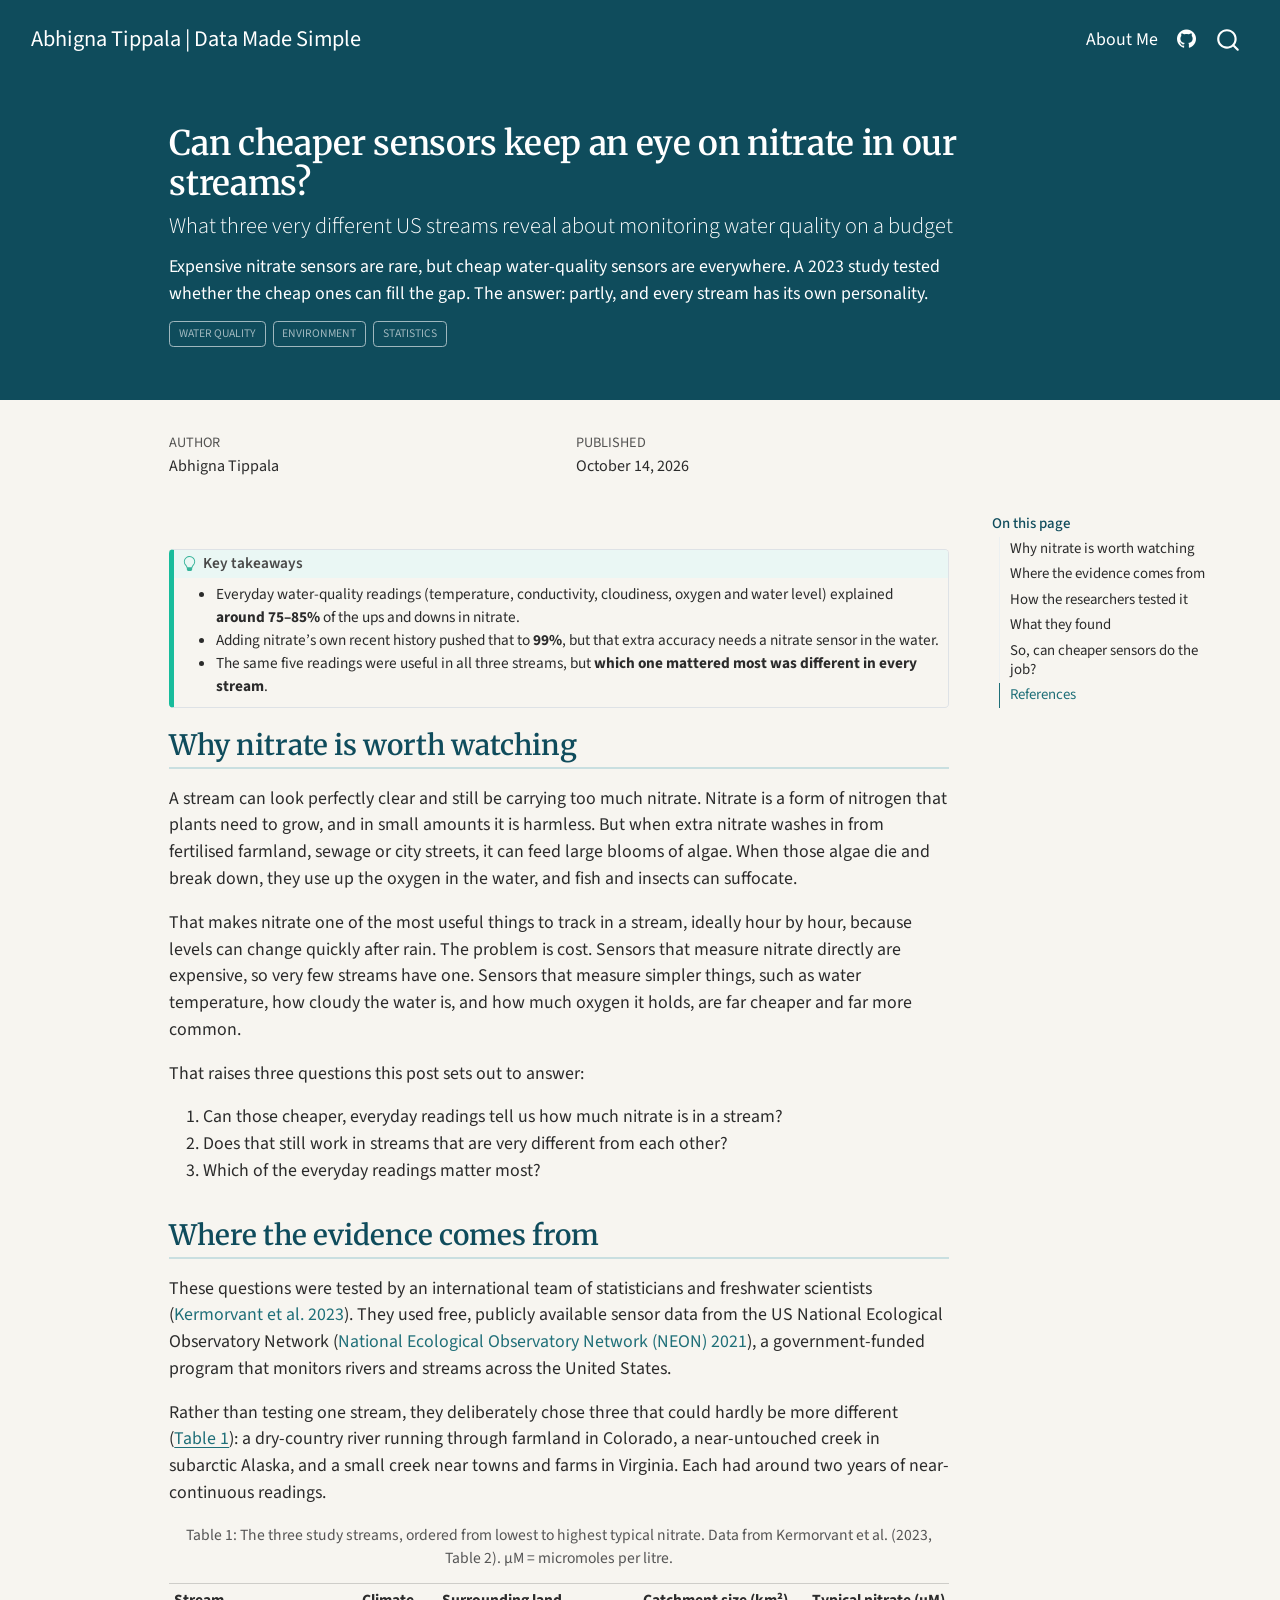
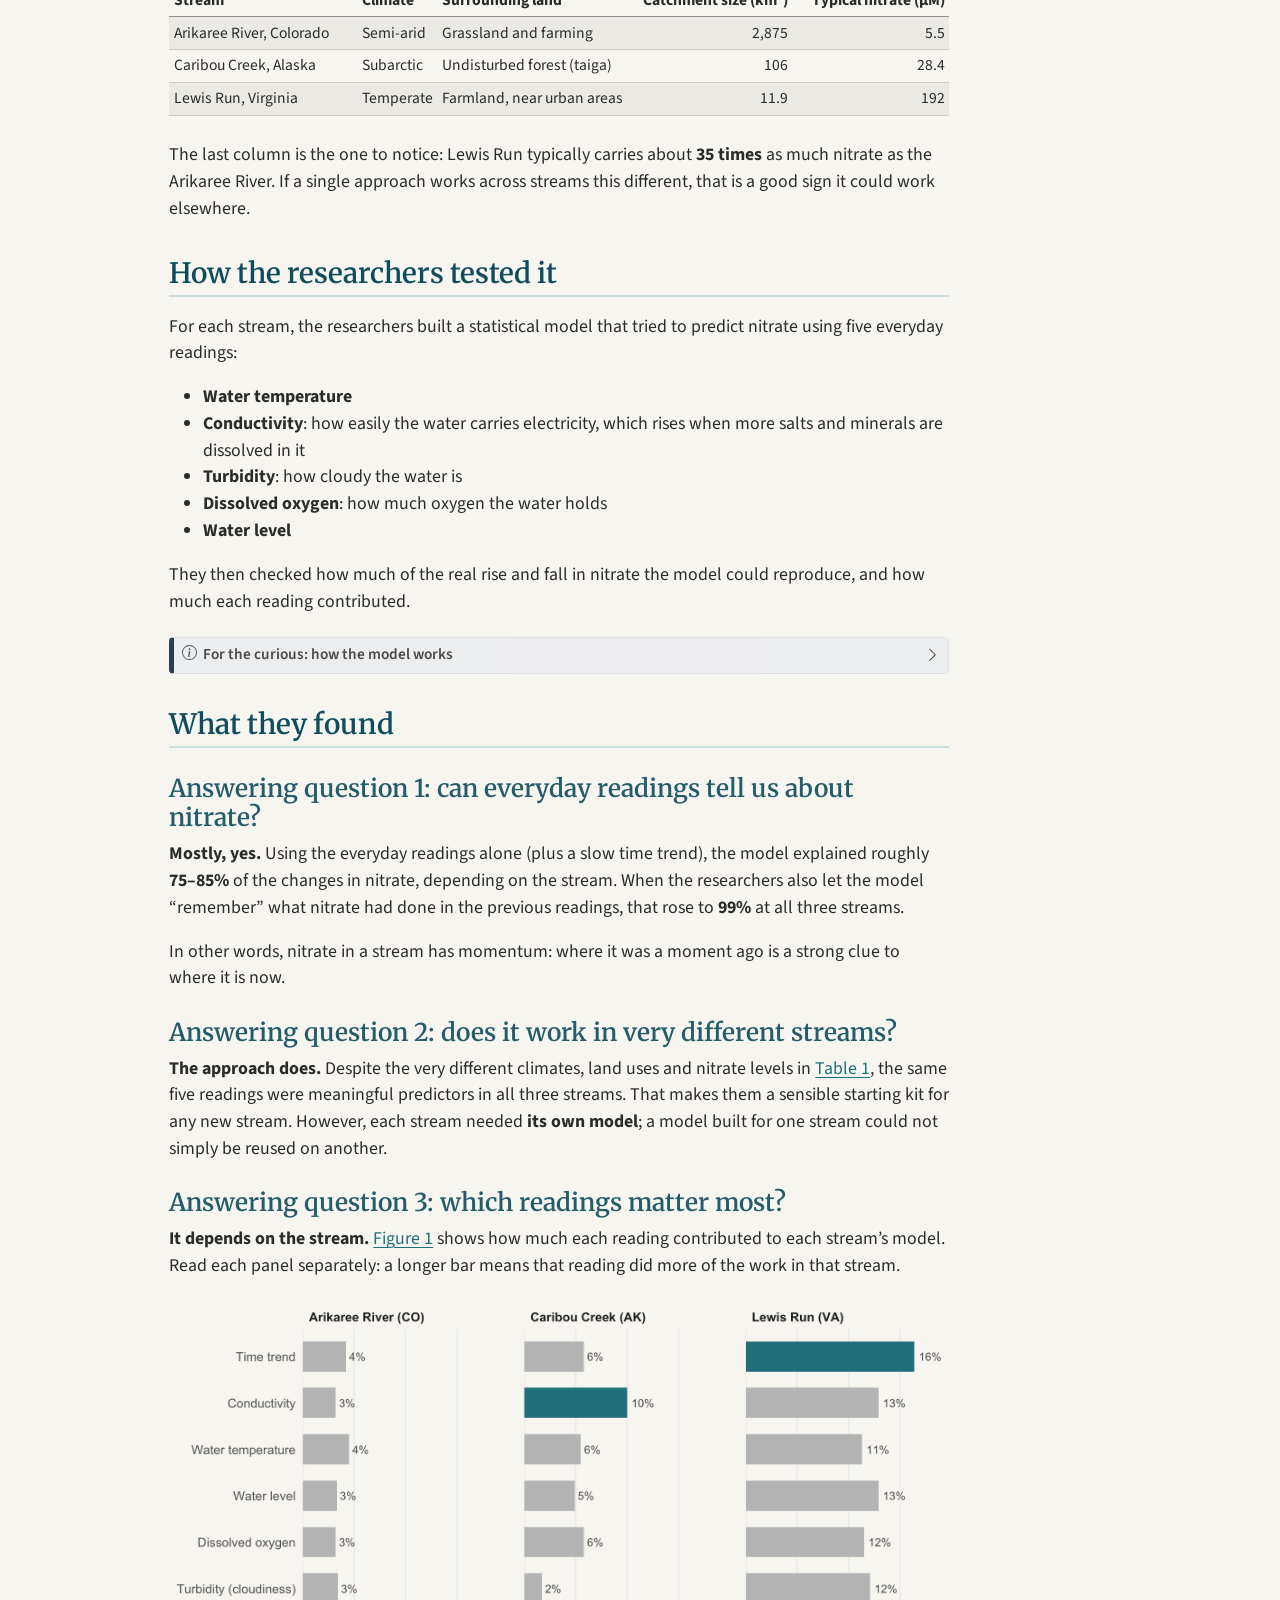
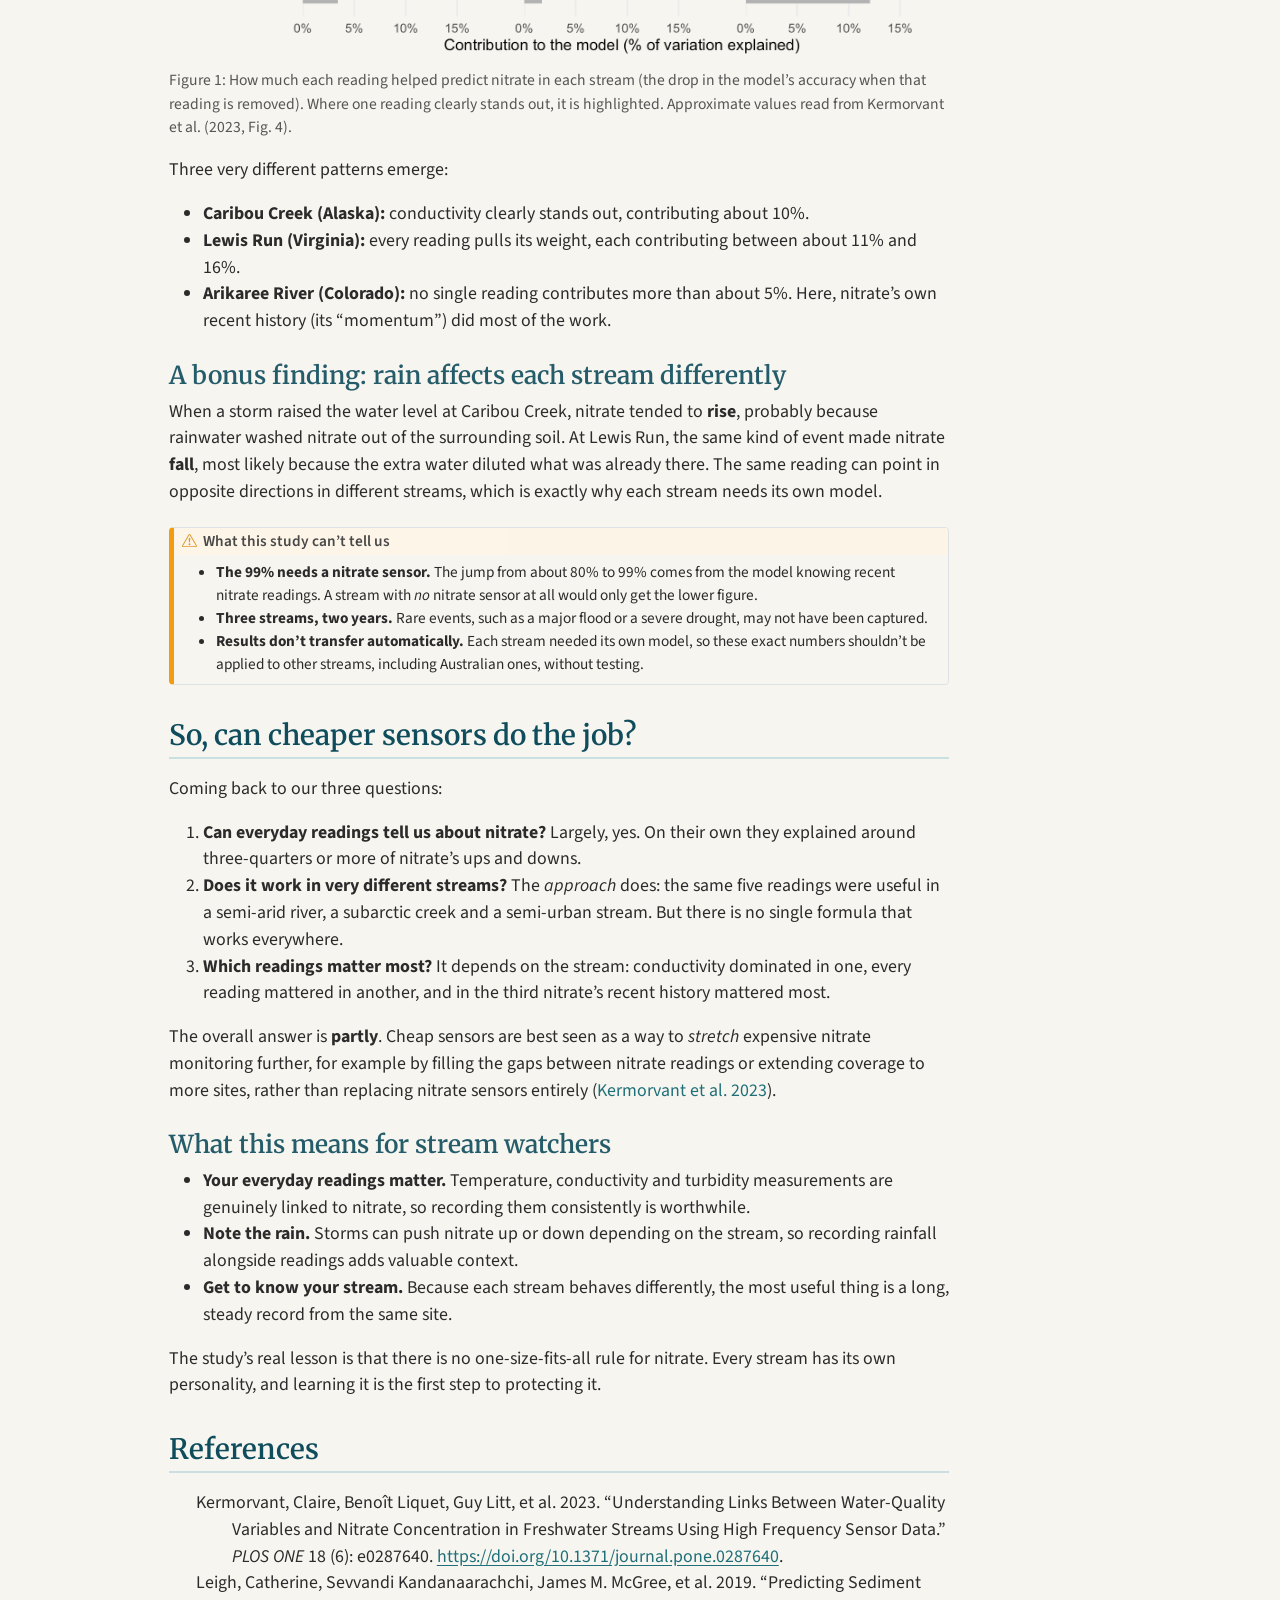
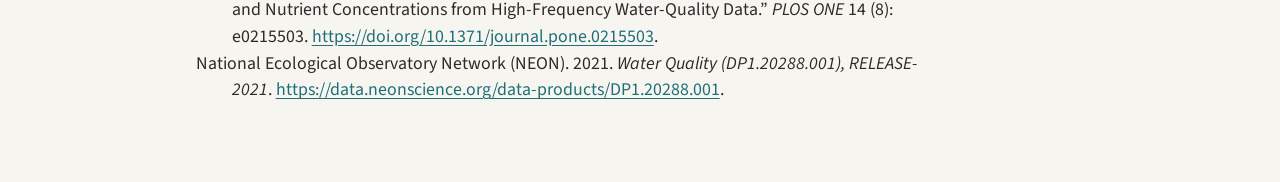
==== docs/posts/nitrate-sensors/index.html @ 1433df75 "Part C: add nitrate sensors blog post" ====
<!DOCTYPE html>
<html xmlns="http://www.w3.org/1999/xhtml" lang="en" xml:lang="en"><head>

<meta charset="utf-8">
<meta name="generator" content="quarto-1.9.31">

<meta name="viewport" content="width=device-width, initial-scale=1.0, user-scalable=yes">

<meta name="author" content="Abhigna Tippala">
<meta name="dcterms.date" content="2026-10-14">
<meta name="description" content="Expensive nitrate sensors are rare, but cheap water-quality sensors are everywhere. A 2023 study tested whether the cheap ones can fill the gap. The answer: partly, and every stream has its own personality.">

<title>Can cheaper sensors keep an eye on nitrate in our streams? – Abhigna Tippala | Data Made Simple</title>
<style>
/* Default styles provided by pandoc.
** See https://pandoc.org/MANUAL.html#variables-for-html for config info.
*/
code{white-space: pre-wrap;}
span.smallcaps{font-variant: small-caps;}
div.columns{display: flex; gap: min(4vw, 1.5em);}
div.column{flex: auto; overflow-x: auto;}
div.hanging-indent{margin-left: 1.5em; text-indent: -1.5em;}
ul.task-list{list-style: none;}
ul.task-list li input[type="checkbox"] {
  width: 0.8em;
  margin: 0 0.8em 0.2em -1em; /* quarto-specific, see https://github.com/quarto-dev/quarto-cli/issues/4556 */ 
  vertical-align: middle;
}
/* CSS for citations */
div.csl-bib-body { }
div.csl-entry {
  clear: both;
}
.hanging-indent div.csl-entry {
  margin-left:2em;
  text-indent:-2em;
}
div.csl-left-margin {
  min-width:2em;
  float:left;
}
div.csl-right-inline {
  margin-left:2em;
  padding-left:1em;
}
div.csl-indent {
  margin-left: 2em;
}</style>


<script src="../../site_libs/quarto-nav/quarto-nav.js"></script>
<script src="../../site_libs/quarto-nav/headroom.min.js"></script>
<script src="../../site_libs/clipboard/clipboard.min.js"></script>
<script src="../../site_libs/quarto-search/autocomplete.umd.js"></script>
<script src="../../site_libs/quarto-search/fuse.min.js"></script>
<script src="../../site_libs/quarto-search/quarto-search.js"></script>
<meta name="quarto:offset" content="../../">
<script src="../../site_libs/quarto-html/quarto.js" type="module"></script>
<script src="../../site_libs/quarto-html/tabsets/tabsets.js" type="module"></script>
<script src="../../site_libs/quarto-html/popper.min.js"></script>
<script src="../../site_libs/quarto-html/tippy.umd.min.js"></script>
<script src="../../site_libs/quarto-html/anchor.min.js"></script>
<link href="../../site_libs/quarto-html/tippy.css" rel="stylesheet">
<link href="../../site_libs/quarto-html/quarto-syntax-highlighting-7c69b197886ae2a34062761d21e44731.css" rel="stylesheet" id="quarto-text-highlighting-styles">
<script src="../../site_libs/bootstrap/bootstrap.min.js"></script>
<link href="../../site_libs/bootstrap/bootstrap-icons.css" rel="stylesheet">
<link href="../../site_libs/bootstrap/bootstrap-7b59b30219091d80c62e7c8181ce82f1.min.css" rel="stylesheet" append-hash="true" id="quarto-bootstrap" data-mode="light">
<script id="quarto-search-options" type="application/json">{
  "location": "navbar",
  "copy-button": false,
  "collapse-after": 3,
  "panel-placement": "end",
  "type": "overlay",
  "limit": 50,
  "keyboard-shortcut": [
    "f",
    "/",
    "s"
  ],
  "show-item-context": false,
  "language": {
    "search-no-results-text": "No results",
    "search-matching-documents-text": "matching documents",
    "search-copy-link-title": "Copy link to search",
    "search-hide-matches-text": "Hide additional matches",
    "search-more-match-text": "more match in this document",
    "search-more-matches-text": "more matches in this document",
    "search-clear-button-title": "Clear",
    "search-text-placeholder": "",
    "search-detached-cancel-button-title": "Cancel",
    "search-submit-button-title": "Submit",
    "search-label": "Search"
  }
}</script>


</head>

<body class="nav-fixed quarto-light">

<div id="quarto-search-results"></div>
  <header id="quarto-header" class="headroom fixed-top quarto-banner">
    <nav class="navbar navbar-expand-lg " data-bs-theme="dark">
      <div class="navbar-container container-fluid">
      <div class="navbar-brand-container mx-auto">
    <a class="navbar-brand" href="../../index.html">
    <span class="navbar-title">Abhigna Tippala | Data Made Simple</span>
    </a>
  </div>
            <div id="quarto-search" class="" title="Search"></div>
          <button class="navbar-toggler" type="button" data-bs-toggle="collapse" data-bs-target="#navbarCollapse" aria-controls="navbarCollapse" role="menu" aria-expanded="false" aria-label="Toggle navigation" onclick="if (window.quartoToggleHeadroom) { window.quartoToggleHeadroom(); }">
  <span class="navbar-toggler-icon"></span>
</button>
          <div class="collapse navbar-collapse" id="navbarCollapse">
            <ul class="navbar-nav navbar-nav-scroll ms-auto">
  <li class="nav-item">
    <a class="nav-link" href="../../about.html"> 
<span class="menu-text">About Me</span></a>
  </li>  
  <li class="nav-item compact">
    <a class="nav-link" href="https://github.com/ETC5523-2026/etc5523-assignment-3-abhignatippala"> <i class="bi bi-github" role="img" aria-label="GitHub profile">
</i> 
<span class="menu-text"></span></a>
  </li>  
</ul>
          </div> <!-- /navcollapse -->
            <div class="quarto-navbar-tools">
</div>
      </div> <!-- /container-fluid -->
    </nav>
</header>
<!-- content -->
<header id="title-block-header" class="quarto-title-block default page-columns page-full">
  <div class="quarto-title-banner page-columns page-full">
    <div class="quarto-title column-body">
      <h1 class="title">Can cheaper sensors keep an eye on nitrate in our streams?</h1>
            <p class="subtitle lead">What three very different US streams reveal about monitoring water quality on a budget</p>
                  <div>
        <div class="description">
          Expensive nitrate sensors are rare, but cheap water-quality sensors are everywhere. A 2023 study tested whether the cheap ones can fill the gap. The answer: partly, and every stream has its own personality.
        </div>
      </div>
                          <div class="quarto-categories">
                <div class="quarto-category">water quality</div>
                <div class="quarto-category">environment</div>
                <div class="quarto-category">statistics</div>
              </div>
                  </div>
  </div>
    
  
  <div class="quarto-title-meta">

      <div>
      <div class="quarto-title-meta-heading">Author</div>
      <div class="quarto-title-meta-contents">
               <p>Abhigna Tippala </p>
            </div>
    </div>
      
      <div>
      <div class="quarto-title-meta-heading">Published</div>
      <div class="quarto-title-meta-contents">
        <p class="date">October 14, 2026</p>
      </div>
    </div>
    
      
    </div>
    
  
  </header><div id="quarto-content" class="quarto-container page-columns page-rows-contents page-layout-article page-navbar">
<!-- sidebar -->
<!-- margin-sidebar -->
    <div id="quarto-margin-sidebar" class="sidebar margin-sidebar">
        <nav id="TOC" role="doc-toc" class="toc-active">
    <h2 id="toc-title">On this page</h2>
   
  <ul>
  <li><a href="#why-nitrate-is-worth-watching" id="toc-why-nitrate-is-worth-watching" class="nav-link active" data-scroll-target="#why-nitrate-is-worth-watching">Why nitrate is worth watching</a></li>
  <li><a href="#where-the-evidence-comes-from" id="toc-where-the-evidence-comes-from" class="nav-link" data-scroll-target="#where-the-evidence-comes-from">Where the evidence comes from</a></li>
  <li><a href="#how-the-researchers-tested-it" id="toc-how-the-researchers-tested-it" class="nav-link" data-scroll-target="#how-the-researchers-tested-it">How the researchers tested it</a></li>
  <li><a href="#what-they-found" id="toc-what-they-found" class="nav-link" data-scroll-target="#what-they-found">What they found</a>
  <ul class="collapse">
  <li><a href="#answering-question-1-can-everyday-readings-tell-us-about-nitrate" id="toc-answering-question-1-can-everyday-readings-tell-us-about-nitrate" class="nav-link" data-scroll-target="#answering-question-1-can-everyday-readings-tell-us-about-nitrate">Answering question 1: can everyday readings tell us about nitrate?</a></li>
  <li><a href="#answering-question-2-does-it-work-in-very-different-streams" id="toc-answering-question-2-does-it-work-in-very-different-streams" class="nav-link" data-scroll-target="#answering-question-2-does-it-work-in-very-different-streams">Answering question 2: does it work in very different streams?</a></li>
  <li><a href="#answering-question-3-which-readings-matter-most" id="toc-answering-question-3-which-readings-matter-most" class="nav-link" data-scroll-target="#answering-question-3-which-readings-matter-most">Answering question 3: which readings matter most?</a></li>
  <li><a href="#a-bonus-finding-rain-affects-each-stream-differently" id="toc-a-bonus-finding-rain-affects-each-stream-differently" class="nav-link" data-scroll-target="#a-bonus-finding-rain-affects-each-stream-differently">A bonus finding: rain affects each stream differently</a></li>
  </ul></li>
  <li><a href="#so-can-cheaper-sensors-do-the-job" id="toc-so-can-cheaper-sensors-do-the-job" class="nav-link" data-scroll-target="#so-can-cheaper-sensors-do-the-job">So, can cheaper sensors do the job?</a>
  <ul class="collapse">
  <li><a href="#what-this-means-for-stream-watchers" id="toc-what-this-means-for-stream-watchers" class="nav-link" data-scroll-target="#what-this-means-for-stream-watchers">What this means for stream watchers</a></li>
  </ul></li>
  <li><a href="#references" id="toc-references" class="nav-link" data-scroll-target="#references">References</a></li>
  </ul>
</nav>
    </div>
<!-- main -->
<main class="content quarto-banner-title-block" id="quarto-document-content">





<div class="callout callout-style-default callout-tip callout-titled">
<div class="callout-header d-flex align-content-center">
<div class="callout-icon-container">
<i class="callout-icon"></i>
</div>
<div class="callout-title-container flex-fill">
<span class="screen-reader-only">Tip</span>Key takeaways
</div>
</div>
<div class="callout-body-container callout-body">
<ul>
<li>Everyday water-quality readings (temperature, conductivity, cloudiness, oxygen and water level) explained <strong>around 75–85%</strong> of the ups and downs in nitrate.</li>
<li>Adding nitrate’s own recent history pushed that to <strong>99%</strong>, but that extra accuracy needs a nitrate sensor in the water.</li>
<li>The same five readings were useful in all three streams, but <strong>which one mattered most was different in every stream</strong>.</li>
</ul>
</div>
</div>
<section id="why-nitrate-is-worth-watching" class="level2">
<h2 class="anchored" data-anchor-id="why-nitrate-is-worth-watching">Why nitrate is worth watching</h2>
<p>A stream can look perfectly clear and still be carrying too much nitrate. Nitrate is a form of nitrogen that plants need to grow, and in small amounts it is harmless. But when extra nitrate washes in from fertilised farmland, sewage or city streets, it can feed large blooms of algae. When those algae die and break down, they use up the oxygen in the water, and fish and insects can suffocate.</p>
<p>That makes nitrate one of the most useful things to track in a stream, ideally hour by hour, because levels can change quickly after rain. The problem is cost. Sensors that measure nitrate directly are expensive, so very few streams have one. Sensors that measure simpler things, such as water temperature, how cloudy the water is, and how much oxygen it holds, are far cheaper and far more common.</p>
<p>That raises three questions this post sets out to answer:</p>
<ol type="1">
<li>Can those cheaper, everyday readings tell us how much nitrate is in a stream?</li>
<li>Does that still work in streams that are very different from each other?</li>
<li>Which of the everyday readings matter most?</li>
</ol>
</section>
<section id="where-the-evidence-comes-from" class="level2">
<h2 class="anchored" data-anchor-id="where-the-evidence-comes-from">Where the evidence comes from</h2>
<p>These questions were tested by an international team of statisticians and freshwater scientists <span class="citation" data-cites="kermorvant2023">(<a href="#ref-kermorvant2023" role="doc-biblioref">Kermorvant et al. 2023</a>)</span>. They used free, publicly available sensor data from the US National Ecological Observatory Network <span class="citation" data-cites="neon2021">(<a href="#ref-neon2021" role="doc-biblioref">National Ecological Observatory Network (NEON) 2021</a>)</span>, a government-funded program that monitors rivers and streams across the United States.</p>
<p>Rather than testing one stream, they deliberately chose three that could hardly be more different (<a href="#tbl-sites" class="quarto-xref">Table&nbsp;1</a>): a dry-country river running through farmland in Colorado, a near-untouched creek in subarctic Alaska, and a small creek near towns and farms in Virginia. Each had around two years of near-continuous readings.</p>
<div class="cell">
<div id="tbl-sites" class="cell quarto-float quarto-figure quarto-figure-center anchored">
<figure class="quarto-float quarto-float-tbl figure">
<figcaption class="quarto-float-caption-top quarto-float-caption quarto-float-tbl" id="tbl-sites-caption-0ceaefa1-69ba-4598-a22c-09a6ac19f8ca">
Table&nbsp;1: The three study streams, ordered from lowest to highest typical nitrate. Data from Kermorvant et al.&nbsp;(2023, Table 2). µM = micromoles per litre.
</figcaption>
<div aria-describedby="tbl-sites-caption-0ceaefa1-69ba-4598-a22c-09a6ac19f8ca">
<div class="cell-output-display">
<table class="cell caption-top table table-sm table-striped small">
<colgroup>
<col style="width: 24%">
<col style="width: 9%">
<col style="width: 25%">
<col style="width: 20%">
<col style="width: 20%">
</colgroup>
<thead>
<tr class="header">
<th style="text-align: left;">Stream</th>
<th style="text-align: left;">Climate</th>
<th style="text-align: left;">Surrounding land</th>
<th style="text-align: right;">Catchment size (km²)</th>
<th style="text-align: right;">Typical nitrate (µM)</th>
</tr>
</thead>
<tbody>
<tr class="odd">
<td style="text-align: left;">Arikaree River, Colorado</td>
<td style="text-align: left;">Semi-arid</td>
<td style="text-align: left;">Grassland and farming</td>
<td style="text-align: right;">2,875</td>
<td style="text-align: right;">5.5</td>
</tr>
<tr class="even">
<td style="text-align: left;">Caribou Creek, Alaska</td>
<td style="text-align: left;">Subarctic</td>
<td style="text-align: left;">Undisturbed forest (taiga)</td>
<td style="text-align: right;">106</td>
<td style="text-align: right;">28.4</td>
</tr>
<tr class="odd">
<td style="text-align: left;">Lewis Run, Virginia</td>
<td style="text-align: left;">Temperate</td>
<td style="text-align: left;">Farmland, near urban areas</td>
<td style="text-align: right;">11.9</td>
<td style="text-align: right;">192</td>
</tr>
</tbody>
</table>
</div>
</div>
</figure>
</div>
</div>
<p>The last column is the one to notice: Lewis Run typically carries about <strong>35 times</strong> as much nitrate as the Arikaree River. If a single approach works across streams this different, that is a good sign it could work elsewhere.</p>
</section>
<section id="how-the-researchers-tested-it" class="level2">
<h2 class="anchored" data-anchor-id="how-the-researchers-tested-it">How the researchers tested it</h2>
<p>For each stream, the researchers built a statistical model that tried to predict nitrate using five everyday readings:</p>
<ul>
<li><strong>Water temperature</strong></li>
<li><strong>Conductivity</strong>: how easily the water carries electricity, which rises when more salts and minerals are dissolved in it</li>
<li><strong>Turbidity</strong>: how cloudy the water is</li>
<li><strong>Dissolved oxygen</strong>: how much oxygen the water holds</li>
<li><strong>Water level</strong></li>
</ul>
<p>They then checked how much of the real rise and fall in nitrate the model could reproduce, and how much each reading contributed.</p>
<div class="callout callout-style-default callout-note callout-titled">
<div class="callout-header d-flex align-content-center collapsed" data-bs-toggle="collapse" data-bs-target=".callout-2-contents" aria-controls="callout-2" aria-expanded="false" aria-label="Toggle callout">
<div class="callout-icon-container">
<i class="callout-icon"></i>
</div>
<div class="callout-title-container flex-fill">
<span class="screen-reader-only">Note</span>For the curious: how the model works
</div>
<div class="callout-btn-toggle d-inline-block border-0 py-1 ps-1 pe-0 float-end"><i class="callout-toggle"></i></div>
</div>
<div id="callout-2" class="callout-2-contents callout-collapse collapse">
<div class="callout-body-container callout-body">
<p><strong>The model.</strong> The researchers used a <em>generalised additive model</em> (GAM). Unlike a straight line of best fit, a GAM lets each relationship bend; for example, nitrate might rise with temperature up to a point and then level off. Earlier studies either assumed straight-line relationships or used “black box” machine-learning methods that predict well but are hard to explain <span class="citation" data-cites="leigh2019">(<a href="#ref-leigh2019" role="doc-biblioref">Leigh et al. 2019</a>)</span>. A GAM sits in between: flexible, but still interpretable.</p>
<p><strong>Adding memory.</strong> They then added a time-series component (ARIMA), which accounts for the fact that each nitrate reading is closely related to the readings just before it. The combined model is called a GAMM.</p>
<p><strong>Jargon buster.</strong></p>
<ul>
<li><em>Variation explained</em>: how much of the real rise and fall in nitrate the model reproduces. 99% means the model’s predictions track the real readings almost exactly.</li>
<li><em>Contribution</em>: how much worse the model gets when one reading is removed. The bigger the drop, the more that reading matters.</li>
</ul>
</div>
</div>
</div>
</section>
<section id="what-they-found" class="level2">
<h2 class="anchored" data-anchor-id="what-they-found">What they found</h2>
<section id="answering-question-1-can-everyday-readings-tell-us-about-nitrate" class="level3">
<h3 class="anchored" data-anchor-id="answering-question-1-can-everyday-readings-tell-us-about-nitrate">Answering question 1: can everyday readings tell us about nitrate?</h3>
<p><strong>Mostly, yes.</strong> Using the everyday readings alone (plus a slow time trend), the model explained roughly <strong>75–85%</strong> of the changes in nitrate, depending on the stream. When the researchers also let the model “remember” what nitrate had done in the previous readings, that rose to <strong>99%</strong> at all three streams.</p>
<p>In other words, nitrate in a stream has momentum: where it was a moment ago is a strong clue to where it is now.</p>
</section>
<section id="answering-question-2-does-it-work-in-very-different-streams" class="level3">
<h3 class="anchored" data-anchor-id="answering-question-2-does-it-work-in-very-different-streams">Answering question 2: does it work in very different streams?</h3>
<p><strong>The approach does.</strong> Despite the very different climates, land uses and nitrate levels in <a href="#tbl-sites" class="quarto-xref">Table&nbsp;1</a>, the same five readings were meaningful predictors in all three streams. That makes them a sensible starting kit for any new stream. However, each stream needed <strong>its own model</strong>; a model built for one stream could not simply be reused on another.</p>
</section>
<section id="answering-question-3-which-readings-matter-most" class="level3">
<h3 class="anchored" data-anchor-id="answering-question-3-which-readings-matter-most">Answering question 3: which readings matter most?</h3>
<p><strong>It depends on the stream.</strong> <a href="#fig-importance" class="quarto-xref">Figure&nbsp;1</a> shows how much each reading contributed to each stream’s model. Read each panel separately: a longer bar means that reading did more of the work in that stream.</p>
<div class="cell">
<div class="cell-output-display">
<div id="fig-importance" class="quarto-float quarto-figure quarto-figure-center anchored" alt="Three side-by-side bar charts, one per stream. At Arikaree River every reading contributes about 3 to 5 percent and none stands out. At Caribou Creek conductivity stands out at about 10 percent. At Lewis Run every reading contributes between about 11 and 16 percent, with the time trend largest.">
<figure class="quarto-float quarto-float-fig figure">
<div aria-describedby="fig-importance-caption-0ceaefa1-69ba-4598-a22c-09a6ac19f8ca">
<img src="index_files/figure-html/fig-importance-1.png" class="img-fluid figure-img" alt="Three side-by-side bar charts, one per stream. At Arikaree River every reading contributes about 3 to 5 percent and none stands out. At Caribou Creek conductivity stands out at about 10 percent. At Lewis Run every reading contributes between about 11 and 16 percent, with the time trend largest." width="864">
</div>
<figcaption class="quarto-float-caption-bottom quarto-float-caption quarto-float-fig" id="fig-importance-caption-0ceaefa1-69ba-4598-a22c-09a6ac19f8ca">
Figure&nbsp;1: How much each reading helped predict nitrate in each stream (the drop in the model’s accuracy when that reading is removed). Where one reading clearly stands out, it is highlighted. Approximate values read from Kermorvant et al.&nbsp;(2023, Fig. 4).
</figcaption>
</figure>
</div>
</div>
</div>
<p>Three very different patterns emerge:</p>
<ul>
<li><strong>Caribou Creek (Alaska):</strong> conductivity clearly stands out, contributing about 10%.</li>
<li><strong>Lewis Run (Virginia):</strong> every reading pulls its weight, each contributing between about 11% and 16%.</li>
<li><strong>Arikaree River (Colorado):</strong> no single reading contributes more than about 5%. Here, nitrate’s own recent history (its “momentum”) did most of the work.</li>
</ul>
</section>
<section id="a-bonus-finding-rain-affects-each-stream-differently" class="level3">
<h3 class="anchored" data-anchor-id="a-bonus-finding-rain-affects-each-stream-differently">A bonus finding: rain affects each stream differently</h3>
<p>When a storm raised the water level at Caribou Creek, nitrate tended to <strong>rise</strong>, probably because rainwater washed nitrate out of the surrounding soil. At Lewis Run, the same kind of event made nitrate <strong>fall</strong>, most likely because the extra water diluted what was already there. The same reading can point in opposite directions in different streams, which is exactly why each stream needs its own model.</p>
<div class="callout callout-style-default callout-warning callout-titled">
<div class="callout-header d-flex align-content-center">
<div class="callout-icon-container">
<i class="callout-icon"></i>
</div>
<div class="callout-title-container flex-fill">
<span class="screen-reader-only">Warning</span>What this study can’t tell us
</div>
</div>
<div class="callout-body-container callout-body">
<ul>
<li><strong>The 99% needs a nitrate sensor.</strong> The jump from about 80% to 99% comes from the model knowing recent nitrate readings. A stream with <em>no</em> nitrate sensor at all would only get the lower figure.</li>
<li><strong>Three streams, two years.</strong> Rare events, such as a major flood or a severe drought, may not have been captured.</li>
<li><strong>Results don’t transfer automatically.</strong> Each stream needed its own model, so these exact numbers shouldn’t be applied to other streams, including Australian ones, without testing.</li>
</ul>
</div>
</div>
</section>
</section>
<section id="so-can-cheaper-sensors-do-the-job" class="level2">
<h2 class="anchored" data-anchor-id="so-can-cheaper-sensors-do-the-job">So, can cheaper sensors do the job?</h2>
<p>Coming back to our three questions:</p>
<ol type="1">
<li><strong>Can everyday readings tell us about nitrate?</strong> Largely, yes. On their own they explained around three-quarters or more of nitrate’s ups and downs.</li>
<li><strong>Does it work in very different streams?</strong> The <em>approach</em> does: the same five readings were useful in a semi-arid river, a subarctic creek and a semi-urban stream. But there is no single formula that works everywhere.</li>
<li><strong>Which readings matter most?</strong> It depends on the stream: conductivity dominated in one, every reading mattered in another, and in the third nitrate’s recent history mattered most.</li>
</ol>
<p>The overall answer is <strong>partly</strong>. Cheap sensors are best seen as a way to <em>stretch</em> expensive nitrate monitoring further, for example by filling the gaps between nitrate readings or extending coverage to more sites, rather than replacing nitrate sensors entirely <span class="citation" data-cites="kermorvant2023">(<a href="#ref-kermorvant2023" role="doc-biblioref">Kermorvant et al. 2023</a>)</span>.</p>
<section id="what-this-means-for-stream-watchers" class="level3">
<h3 class="anchored" data-anchor-id="what-this-means-for-stream-watchers">What this means for stream watchers</h3>
<ul>
<li><strong>Your everyday readings matter.</strong> Temperature, conductivity and turbidity measurements are genuinely linked to nitrate, so recording them consistently is worthwhile.</li>
<li><strong>Note the rain.</strong> Storms can push nitrate up or down depending on the stream, so recording rainfall alongside readings adds valuable context.</li>
<li><strong>Get to know your stream.</strong> Because each stream behaves differently, the most useful thing is a long, steady record from the same site.</li>
</ul>
<p>The study’s real lesson is that there is no one-size-fits-all rule for nitrate. Every stream has its own personality, and learning it is the first step to protecting it.</p>
</section>
</section>
<section id="references" class="level2">
<h2 class="anchored" data-anchor-id="references">References</h2>
<div id="refs" class="references csl-bib-body hanging-indent" role="list">
<div id="ref-kermorvant2023" class="csl-entry" role="listitem">
Kermorvant, Claire, Benoît Liquet, Guy Litt, et al. 2023. <span>“Understanding Links Between Water-Quality Variables and Nitrate Concentration in Freshwater Streams Using High Frequency Sensor Data.”</span> <em>PLOS ONE</em> 18 (6): e0287640. <a href="https://doi.org/10.1371/journal.pone.0287640">https://doi.org/10.1371/journal.pone.0287640</a>.
</div>
<div id="ref-leigh2019" class="csl-entry" role="listitem">
Leigh, Catherine, Sevvandi Kandanaarachchi, James M. McGree, et al. 2019. <span>“Predicting Sediment and Nutrient Concentrations from High-Frequency Water-Quality Data.”</span> <em>PLOS ONE</em> 14 (8): e0215503. <a href="https://doi.org/10.1371/journal.pone.0215503">https://doi.org/10.1371/journal.pone.0215503</a>.
</div>
<div id="ref-neon2021" class="csl-entry" role="listitem">
National Ecological Observatory Network (NEON). 2021. <em>Water Quality (<span>DP1.20288.001</span>), <span>RELEASE-2021</span></em>. <a href="https://data.neonscience.org/data-products/DP1.20288.001">https://data.neonscience.org/data-products/DP1.20288.001</a>.
</div>
</div>


</section>

</main> <!-- /main -->
<script id="quarto-html-after-body" type="application/javascript">
  window.document.addEventListener("DOMContentLoaded", function (event) {
    const icon = "";
    const anchorJS = new window.AnchorJS();
    anchorJS.options = {
      placement: 'right',
      icon: icon
    };
    anchorJS.add('.anchored');
    const isCodeAnnotation = (el) => {
      for (const clz of el.classList) {
        if (clz.startsWith('code-annotation-')) {                     
          return true;
        }
      }
      return false;
    }
    const onCopySuccess = function(e) {
      // button target
      const button = e.trigger;
      // don't keep focus
      button.blur();
      // flash "checked"
      button.classList.add('code-copy-button-checked');
      var currentTitle = button.getAttribute("title");
      button.setAttribute("title", "Copied!");
      let tooltip;
      if (window.bootstrap) {
        button.setAttribute("data-bs-toggle", "tooltip");
        button.setAttribute("data-bs-placement", "left");
        button.setAttribute("data-bs-title", "Copied!");
        tooltip = new bootstrap.Tooltip(button, 
          { trigger: "manual", 
            customClass: "code-copy-button-tooltip",
            offset: [0, -8]});
        tooltip.show();    
      }
      setTimeout(function() {
        if (tooltip) {
          tooltip.hide();
          button.removeAttribute("data-bs-title");
          button.removeAttribute("data-bs-toggle");
          button.removeAttribute("data-bs-placement");
        }
        button.setAttribute("title", currentTitle);
        button.classList.remove('code-copy-button-checked');
      }, 1000);
      // clear code selection
      e.clearSelection();
    }
    const getTextToCopy = function(trigger) {
      const outerScaffold = trigger.parentElement.cloneNode(true);
      const codeEl = outerScaffold.querySelector('code');
      for (const childEl of codeEl.children) {
        if (isCodeAnnotation(childEl)) {
          childEl.remove();
        }
      }
      return codeEl.innerText;
    }
    const clipboard = new window.ClipboardJS('.code-copy-button:not([data-in-quarto-modal])', {
      text: getTextToCopy
    });
    clipboard.on('success', onCopySuccess);
    if (window.document.getElementById('quarto-embedded-source-code-modal')) {
      const clipboardModal = new window.ClipboardJS('.code-copy-button[data-in-quarto-modal]', {
        text: getTextToCopy,
        container: window.document.getElementById('quarto-embedded-source-code-modal')
      });
      clipboardModal.on('success', onCopySuccess);
    }
      var localhostRegex = new RegExp(/^(?:http|https):\/\/localhost\:?[0-9]*\//);
      var mailtoRegex = new RegExp(/^mailto:/);
        var filterRegex = new RegExp('/' + window.location.host + '/');
      var isInternal = (href) => {
          return filterRegex.test(href) || localhostRegex.test(href) || mailtoRegex.test(href);
      }
      // Inspect non-navigation links and adorn them if external
     var links = window.document.querySelectorAll('a[href]:not(.nav-link):not(.navbar-brand):not(.toc-action):not(.sidebar-link):not(.sidebar-item-toggle):not(.pagination-link):not(.no-external):not([aria-hidden]):not(.dropdown-item):not(.quarto-navigation-tool):not(.about-link)');
      for (var i=0; i<links.length; i++) {
        const link = links[i];
        if (!isInternal(link.href)) {
          // undo the damage that might have been done by quarto-nav.js in the case of
          // links that we want to consider external
          if (link.dataset.originalHref !== undefined) {
            link.href = link.dataset.originalHref;
          }
        }
      }
    function tippyHover(el, contentFn, onTriggerFn, onUntriggerFn) {
      const config = {
        allowHTML: true,
        maxWidth: 500,
        delay: 100,
        arrow: false,
        appendTo: function(el) {
            return el.parentElement;
        },
        interactive: true,
        interactiveBorder: 10,
        theme: 'quarto',
        placement: 'bottom-start',
      };
      if (contentFn) {
        config.content = contentFn;
      }
      if (onTriggerFn) {
        config.onTrigger = onTriggerFn;
      }
      if (onUntriggerFn) {
        config.onUntrigger = onUntriggerFn;
      }
      window.tippy(el, config); 
    }
    const noterefs = window.document.querySelectorAll('a[role="doc-noteref"]');
    for (var i=0; i<noterefs.length; i++) {
      const ref = noterefs[i];
      tippyHover(ref, function() {
        // use id or data attribute instead here
        let href = ref.getAttribute('data-footnote-href') || ref.getAttribute('href');
        try { href = new URL(href).hash; } catch {}
        const id = href.replace(/^#\/?/, "");
        const note = window.document.getElementById(id);
        if (note) {
          return note.innerHTML;
        } else {
          return "";
        }
      });
    }
    const xrefs = window.document.querySelectorAll('a.quarto-xref');
    const processXRef = (id, note) => {
      // Strip column container classes
      const stripColumnClz = (el) => {
        el.classList.remove("page-full", "page-columns");
        if (el.children) {
          for (const child of el.children) {
            stripColumnClz(child);
          }
        }
      }
      stripColumnClz(note)
      if (id === null || id.startsWith('sec-')) {
        // Special case sections, only their first couple elements
        const container = document.createElement("div");
        if (note.children && note.children.length > 2) {
          container.appendChild(note.children[0].cloneNode(true));
          for (let i = 1; i < note.children.length; i++) {
            const child = note.children[i];
            if (child.tagName === "P" && child.innerText === "") {
              continue;
            } else {
              container.appendChild(child.cloneNode(true));
              break;
            }
          }
          if (window.Quarto?.typesetMath) {
            window.Quarto.typesetMath(container);
          }
          return container.innerHTML
        } else {
          if (window.Quarto?.typesetMath) {
            window.Quarto.typesetMath(note);
          }
          return note.innerHTML;
        }
      } else {
        // Remove any anchor links if they are present
        const anchorLink = note.querySelector('a.anchorjs-link');
        if (anchorLink) {
          anchorLink.remove();
        }
        if (window.Quarto?.typesetMath) {
          window.Quarto.typesetMath(note);
        }
        if (note.classList.contains("callout")) {
          return note.outerHTML;
        } else {
          return note.innerHTML;
        }
      }
    }
    for (var i=0; i<xrefs.length; i++) {
      const xref = xrefs[i];
      tippyHover(xref, undefined, function(instance) {
        instance.disable();
        let url = xref.getAttribute('href');
        let hash = undefined; 
        if (url.startsWith('#')) {
          hash = url;
        } else {
          try { hash = new URL(url).hash; } catch {}
        }
        if (hash) {
          const id = hash.replace(/^#\/?/, "");
          const note = window.document.getElementById(id);
          if (note !== null) {
            try {
              const html = processXRef(id, note.cloneNode(true));
              instance.setContent(html);
            } finally {
              instance.enable();
              instance.show();
            }
          } else {
            // See if we can fetch this
            fetch(url.split('#')[0])
            .then(res => res.text())
            .then(html => {
              const parser = new DOMParser();
              const htmlDoc = parser.parseFromString(html, "text/html");
              const note = htmlDoc.getElementById(id);
              if (note !== null) {
                const html = processXRef(id, note);
                instance.setContent(html);
              } 
            }).finally(() => {
              instance.enable();
              instance.show();
            });
          }
        } else {
          // See if we can fetch a full url (with no hash to target)
          // This is a special case and we should probably do some content thinning / targeting
          fetch(url)
          .then(res => res.text())
          .then(html => {
            const parser = new DOMParser();
            const htmlDoc = parser.parseFromString(html, "text/html");
            const note = htmlDoc.querySelector('main.content');
            if (note !== null) {
              // This should only happen for chapter cross references
              // (since there is no id in the URL)
              // remove the first header
              if (note.children.length > 0 && note.children[0].tagName === "HEADER") {
                note.children[0].remove();
              }
              const html = processXRef(null, note);
              instance.setContent(html);
            } 
          }).finally(() => {
            instance.enable();
            instance.show();
          });
        }
      }, function(instance) {
      });
    }
        let selectedAnnoteEl;
        const selectorForAnnotation = ( cell, annotation) => {
          let cellAttr = 'data-code-cell="' + cell + '"';
          let lineAttr = 'data-code-annotation="' +  annotation + '"';
          const selector = 'span[' + cellAttr + '][' + lineAttr + ']';
          return selector;
        }
        const selectCodeLines = (annoteEl) => {
          const doc = window.document;
          const targetCell = annoteEl.getAttribute("data-target-cell");
          const targetAnnotation = annoteEl.getAttribute("data-target-annotation");
          const annoteSpan = window.document.querySelector(selectorForAnnotation(targetCell, targetAnnotation));
          const lines = annoteSpan.getAttribute("data-code-lines").split(",");
          const lineIds = lines.map((line) => {
            return targetCell + "-" + line;
          })
          let top = null;
          let height = null;
          let parent = null;
          if (lineIds.length > 0) {
              //compute the position of the single el (top and bottom and make a div)
              const el = window.document.getElementById(lineIds[0]);
              top = el.offsetTop;
              height = el.offsetHeight;
              parent = el.parentElement.parentElement;
            if (lineIds.length > 1) {
              const lastEl = window.document.getElementById(lineIds[lineIds.length - 1]);
              const bottom = lastEl.offsetTop + lastEl.offsetHeight;
              height = bottom - top;
            }
            if (top !== null && height !== null && parent !== null) {
              // cook up a div (if necessary) and position it 
              let div = window.document.getElementById("code-annotation-line-highlight");
              if (div === null) {
                div = window.document.createElement("div");
                div.setAttribute("id", "code-annotation-line-highlight");
                div.style.position = 'absolute';
                parent.appendChild(div);
              }
              div.style.top = top - 2 + "px";
              div.style.height = height + 4 + "px";
              div.style.left = 0;
              let gutterDiv = window.document.getElementById("code-annotation-line-highlight-gutter");
              if (gutterDiv === null) {
                gutterDiv = window.document.createElement("div");
                gutterDiv.setAttribute("id", "code-annotation-line-highlight-gutter");
                gutterDiv.style.position = 'absolute';
                const codeCell = window.document.getElementById(targetCell);
                const gutter = codeCell.querySelector('.code-annotation-gutter');
                gutter.appendChild(gutterDiv);
              }
              gutterDiv.style.top = top - 2 + "px";
              gutterDiv.style.height = height + 4 + "px";
            }
            selectedAnnoteEl = annoteEl;
          }
        };
        const unselectCodeLines = () => {
          const elementsIds = ["code-annotation-line-highlight", "code-annotation-line-highlight-gutter"];
          elementsIds.forEach((elId) => {
            const div = window.document.getElementById(elId);
            if (div) {
              div.remove();
            }
          });
          selectedAnnoteEl = undefined;
        };
          // Handle positioning of the toggle
      window.addEventListener(
        "resize",
        throttle(() => {
          elRect = undefined;
          if (selectedAnnoteEl) {
            selectCodeLines(selectedAnnoteEl);
          }
        }, 10)
      );
      function throttle(fn, ms) {
      let throttle = false;
      let timer;
        return (...args) => {
          if(!throttle) { // first call gets through
              fn.apply(this, args);
              throttle = true;
          } else { // all the others get throttled
              if(timer) clearTimeout(timer); // cancel #2
              timer = setTimeout(() => {
                fn.apply(this, args);
                timer = throttle = false;
              }, ms);
          }
        };
      }
        // Attach click handler to the DT
        const annoteDls = window.document.querySelectorAll('dt[data-target-cell]');
        for (const annoteDlNode of annoteDls) {
          annoteDlNode.addEventListener('click', (event) => {
            const clickedEl = event.target;
            if (clickedEl !== selectedAnnoteEl) {
              unselectCodeLines();
              const activeEl = window.document.querySelector('dt[data-target-cell].code-annotation-active');
              if (activeEl) {
                activeEl.classList.remove('code-annotation-active');
              }
              selectCodeLines(clickedEl);
              clickedEl.classList.add('code-annotation-active');
            } else {
              // Unselect the line
              unselectCodeLines();
              clickedEl.classList.remove('code-annotation-active');
            }
          });
        }
    const findCites = (el) => {
      const parentEl = el.parentElement;
      if (parentEl) {
        const cites = parentEl.dataset.cites;
        if (cites) {
          return {
            el,
            cites: cites.split(' ')
          };
        } else {
          return findCites(el.parentElement)
        }
      } else {
        return undefined;
      }
    };
    var bibliorefs = window.document.querySelectorAll('a[role="doc-biblioref"]');
    for (var i=0; i<bibliorefs.length; i++) {
      const ref = bibliorefs[i];
      const citeInfo = findCites(ref);
      if (citeInfo) {
        tippyHover(citeInfo.el, function() {
          var popup = window.document.createElement('div');
          citeInfo.cites.forEach(function(cite) {
            var citeDiv = window.document.createElement('div');
            citeDiv.classList.add('hanging-indent');
            citeDiv.classList.add('csl-entry');
            var biblioDiv = window.document.getElementById('ref-' + cite);
            if (biblioDiv) {
              citeDiv.innerHTML = biblioDiv.innerHTML;
            }
            popup.appendChild(citeDiv);
          });
          return popup.innerHTML;
        });
      }
    }
  });
  </script>
</div> <!-- /content -->




</body></html>
---- docs/site_libs/quarto-html/tippy.css ----
.tippy-box[data-animation=fade][data-state=hidden]{opacity:0}[data-tippy-root]{max-width:calc(100vw - 10px)}.tippy-box{position:relative;background-color:#333;color:#fff;border-radius:4px;font-size:14px;line-height:1.4;white-space:normal;outline:0;transition-property:transform,visibility,opacity}.tippy-box[data-placement^=top]>.tippy-arrow{bottom:0}.tippy-box[data-placement^=top]>.tippy-arrow:before{bottom:-7px;left:0;border-width:8px 8px 0;border-top-color:initial;transform-origin:center top}.tippy-box[data-placement^=bottom]>.tippy-arrow{top:0}.tippy-box[data-placement^=bottom]>.tippy-arrow:before{top:-7px;left:0;border-width:0 8px 8px;border-bottom-color:initial;transform-origin:center bottom}.tippy-box[data-placement^=left]>.tippy-arrow{right:0}.tippy-box[data-placement^=left]>.tippy-arrow:before{border-width:8px 0 8px 8px;border-left-color:initial;right:-7px;transform-origin:center left}.tippy-box[data-placement^=right]>.tippy-arrow{left:0}.tippy-box[data-placement^=right]>.tippy-arrow:before{left:-7px;border-width:8px 8px 8px 0;border-right-color:initial;transform-origin:center right}.tippy-box[data-inertia][data-state=visible]{transition-timing-function:cubic-bezier(.54,1.5,.38,1.11)}.tippy-arrow{width:16px;height:16px;color:#333}.tippy-arrow:before{content:"";position:absolute;border-color:transparent;border-style:solid}.tippy-content{position:relative;padding:5px 9px;z-index:1}
---- docs/site_libs/quarto-html/quarto-syntax-highlighting-7c69b197886ae2a34062761d21e44731.css ----
/* quarto syntax highlight colors */
:root {
  --quarto-hl-ot-color: #003B4F;
  --quarto-hl-at-color: #657422;
  --quarto-hl-ss-color: #20794D;
  --quarto-hl-an-color: #5E5E5E;
  --quarto-hl-fu-color: #4758AB;
  --quarto-hl-st-color: #20794D;
  --quarto-hl-cf-color: #003B4F;
  --quarto-hl-op-color: #5E5E5E;
  --quarto-hl-er-color: #AD0000;
  --quarto-hl-bn-color: #AD0000;
  --quarto-hl-al-color: #AD0000;
  --quarto-hl-va-color: #111111;
  --quarto-hl-bu-color: inherit;
  --quarto-hl-ex-color: inherit;
  --quarto-hl-pp-color: #AD0000;
  --quarto-hl-in-color: #5E5E5E;
  --quarto-hl-vs-color: #20794D;
  --quarto-hl-wa-color: #5E5E5E;
  --quarto-hl-do-color: #5E5E5E;
  --quarto-hl-im-color: #00769E;
  --quarto-hl-ch-color: #20794D;
  --quarto-hl-dt-color: #AD0000;
  --quarto-hl-fl-color: #AD0000;
  --quarto-hl-co-color: #5E5E5E;
  --quarto-hl-cv-color: #5E5E5E;
  --quarto-hl-cn-color: #8f5902;
  --quarto-hl-sc-color: #5E5E5E;
  --quarto-hl-dv-color: #AD0000;
  --quarto-hl-kw-color: #003B4F;
}

/* other quarto variables */
:root {
  --quarto-font-monospace: SFMono-Regular, Menlo, Monaco, Consolas, "Liberation Mono", "Courier New", monospace;
}

/* syntax highlight based on Pandoc's rules */
pre > code.sourceCode > span {
  color: #003B4F;
}

code.sourceCode > span {
  color: #003B4F;
}

div.sourceCode,
div.sourceCode pre.sourceCode {
  color: #003B4F;
}

/* Normal */
code span {
  color: #003B4F;
}

/* Alert */
code span.al {
  color: #AD0000;
  font-style: inherit;
}

/* Annotation */
code span.an {
  color: #5E5E5E;
  font-style: inherit;
}

/* Attribute */
code span.at {
  color: #657422;
  font-style: inherit;
}

/* BaseN */
code span.bn {
  color: #AD0000;
  font-style: inherit;
}

/* BuiltIn */
code span.bu {
  font-style: inherit;
}

/* ControlFlow */
code span.cf {
  color: #003B4F;
  font-weight: bold;
  font-style: inherit;
}

/* Char */
code span.ch {
  color: #20794D;
  font-style: inherit;
}

/* Constant */
code span.cn {
  color: #8f5902;
  font-style: inherit;
}

/* Comment */
code span.co {
  color: #5E5E5E;
  font-style: inherit;
}

/* CommentVar */
code span.cv {
  color: #5E5E5E;
  font-style: italic;
}

/* Documentation */
code span.do {
  color: #5E5E5E;
  font-style: italic;
}

/* DataType */
code span.dt {
  color: #AD0000;
  font-style: inherit;
}

/* DecVal */
code span.dv {
  color: #AD0000;
  font-style: inherit;
}

/* Error */
code span.er {
  color: #AD0000;
  font-style: inherit;
}

/* Extension */
code span.ex {
  font-style: inherit;
}

/* Float */
code span.fl {
  color: #AD0000;
  font-style: inherit;
}

/* Function */
code span.fu {
  color: #4758AB;
  font-style: inherit;
}

/* Import */
code span.im {
  color: #00769E;
  font-style: inherit;
}

/* Information */
code span.in {
  color: #5E5E5E;
  font-style: inherit;
}

/* Keyword */
code span.kw {
  color: #003B4F;
  font-weight: bold;
  font-style: inherit;
}

/* Operator */
code span.op {
  color: #5E5E5E;
  font-style: inherit;
}

/* Other */
code span.ot {
  color: #003B4F;
  font-style: inherit;
}

/* Preprocessor */
code span.pp {
  color: #AD0000;
  font-style: inherit;
}

/* SpecialChar */
code span.sc {
  color: #5E5E5E;
  font-style: inherit;
}

/* SpecialString */
code span.ss {
  color: #20794D;
  font-style: inherit;
}

/* String */
code span.st {
  color: #20794D;
  font-style: inherit;
}

/* Variable */
code span.va {
  color: #111111;
  font-style: inherit;
}

/* VerbatimString */
code span.vs {
  color: #20794D;
  font-style: inherit;
}

/* Warning */
code span.wa {
  color: #5E5E5E;
  font-style: italic;
}

.prevent-inlining {
  content: "</";
}

/*# sourceMappingURL=606289f1d48f6b05ba16068311e045b6.css.map */
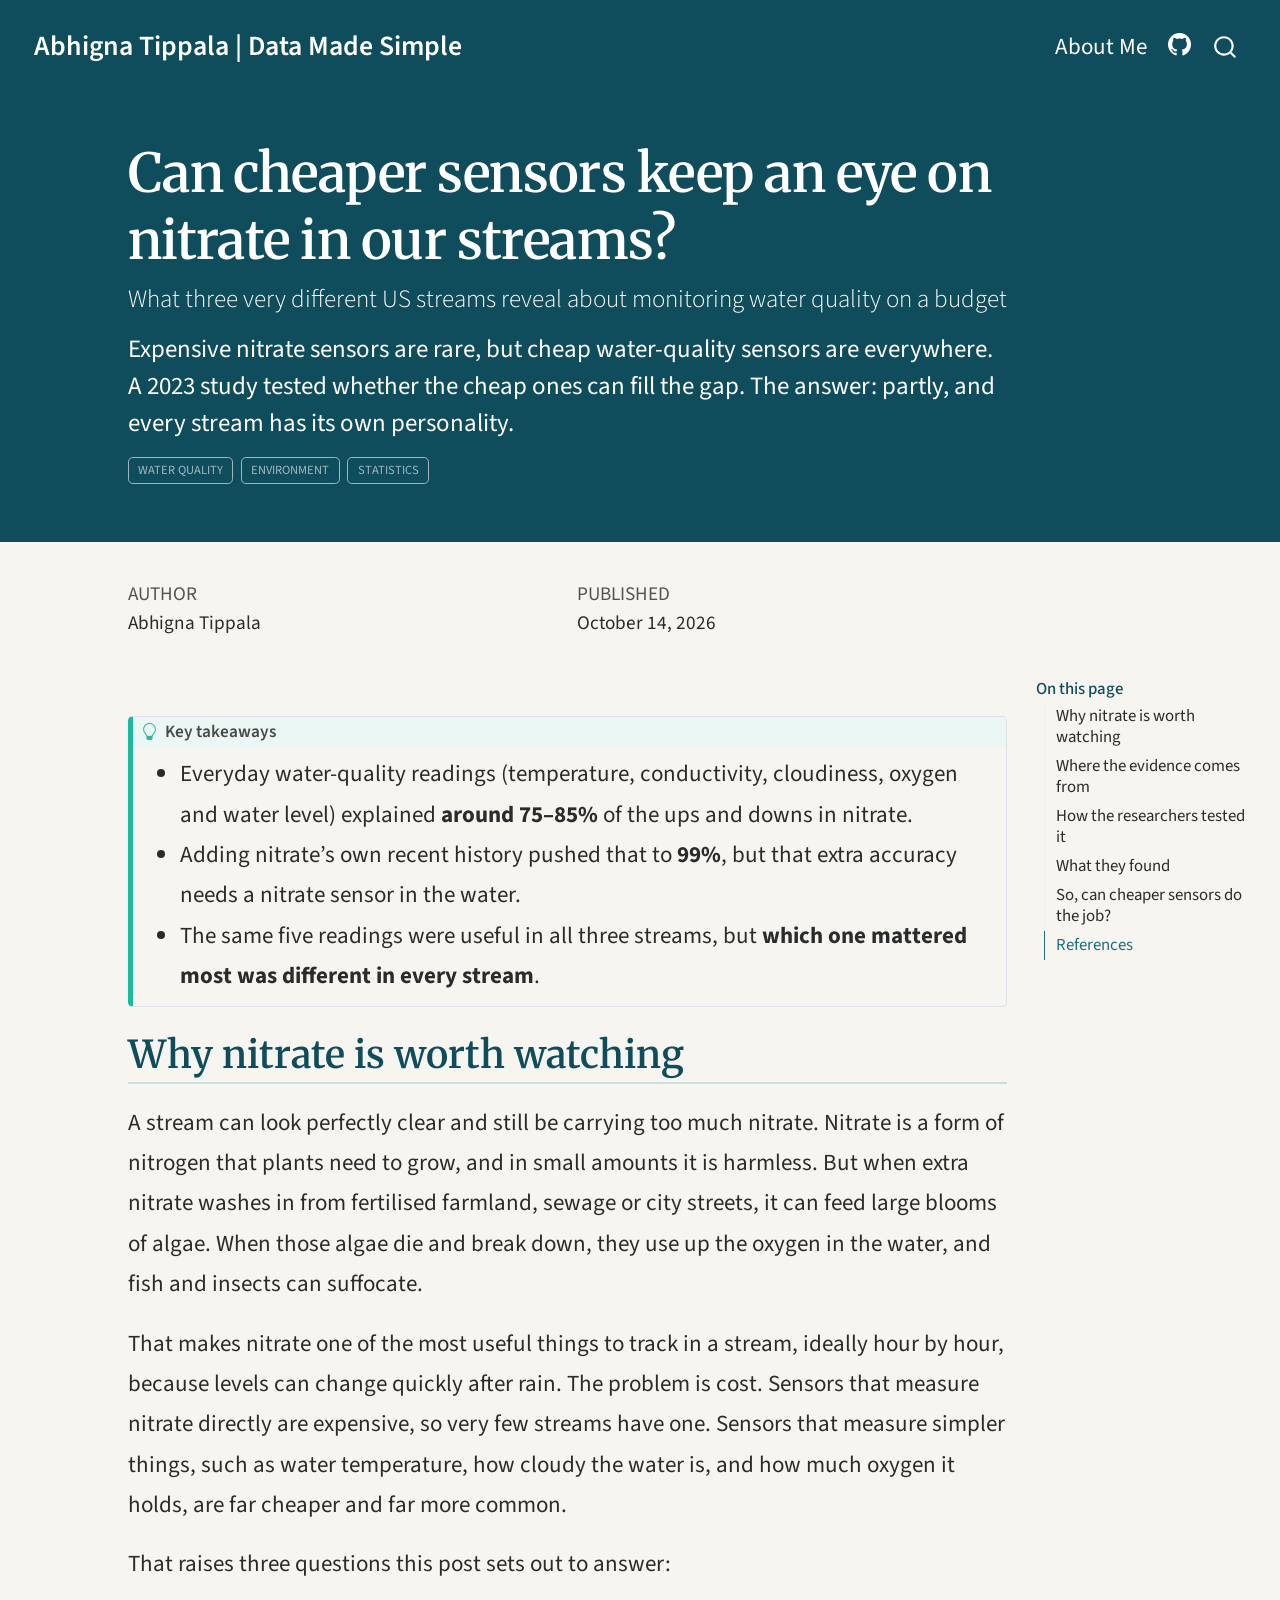
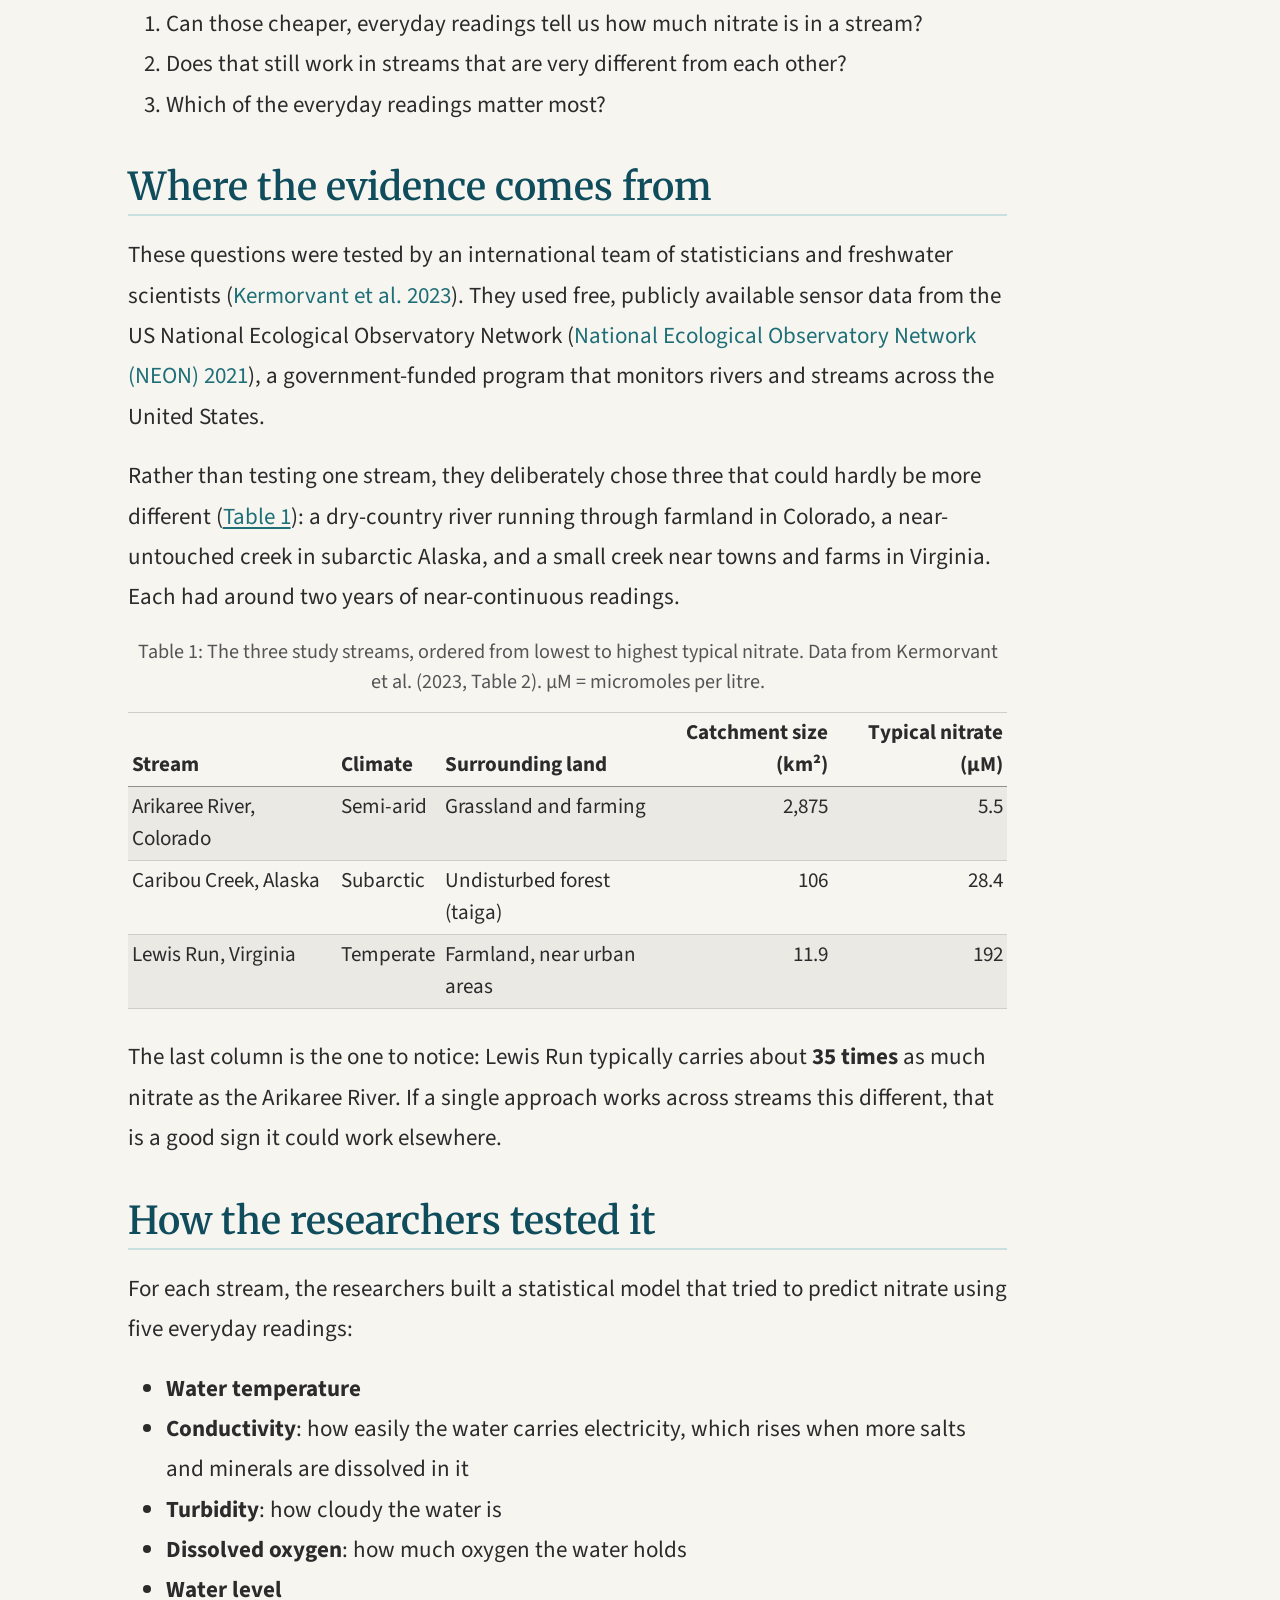
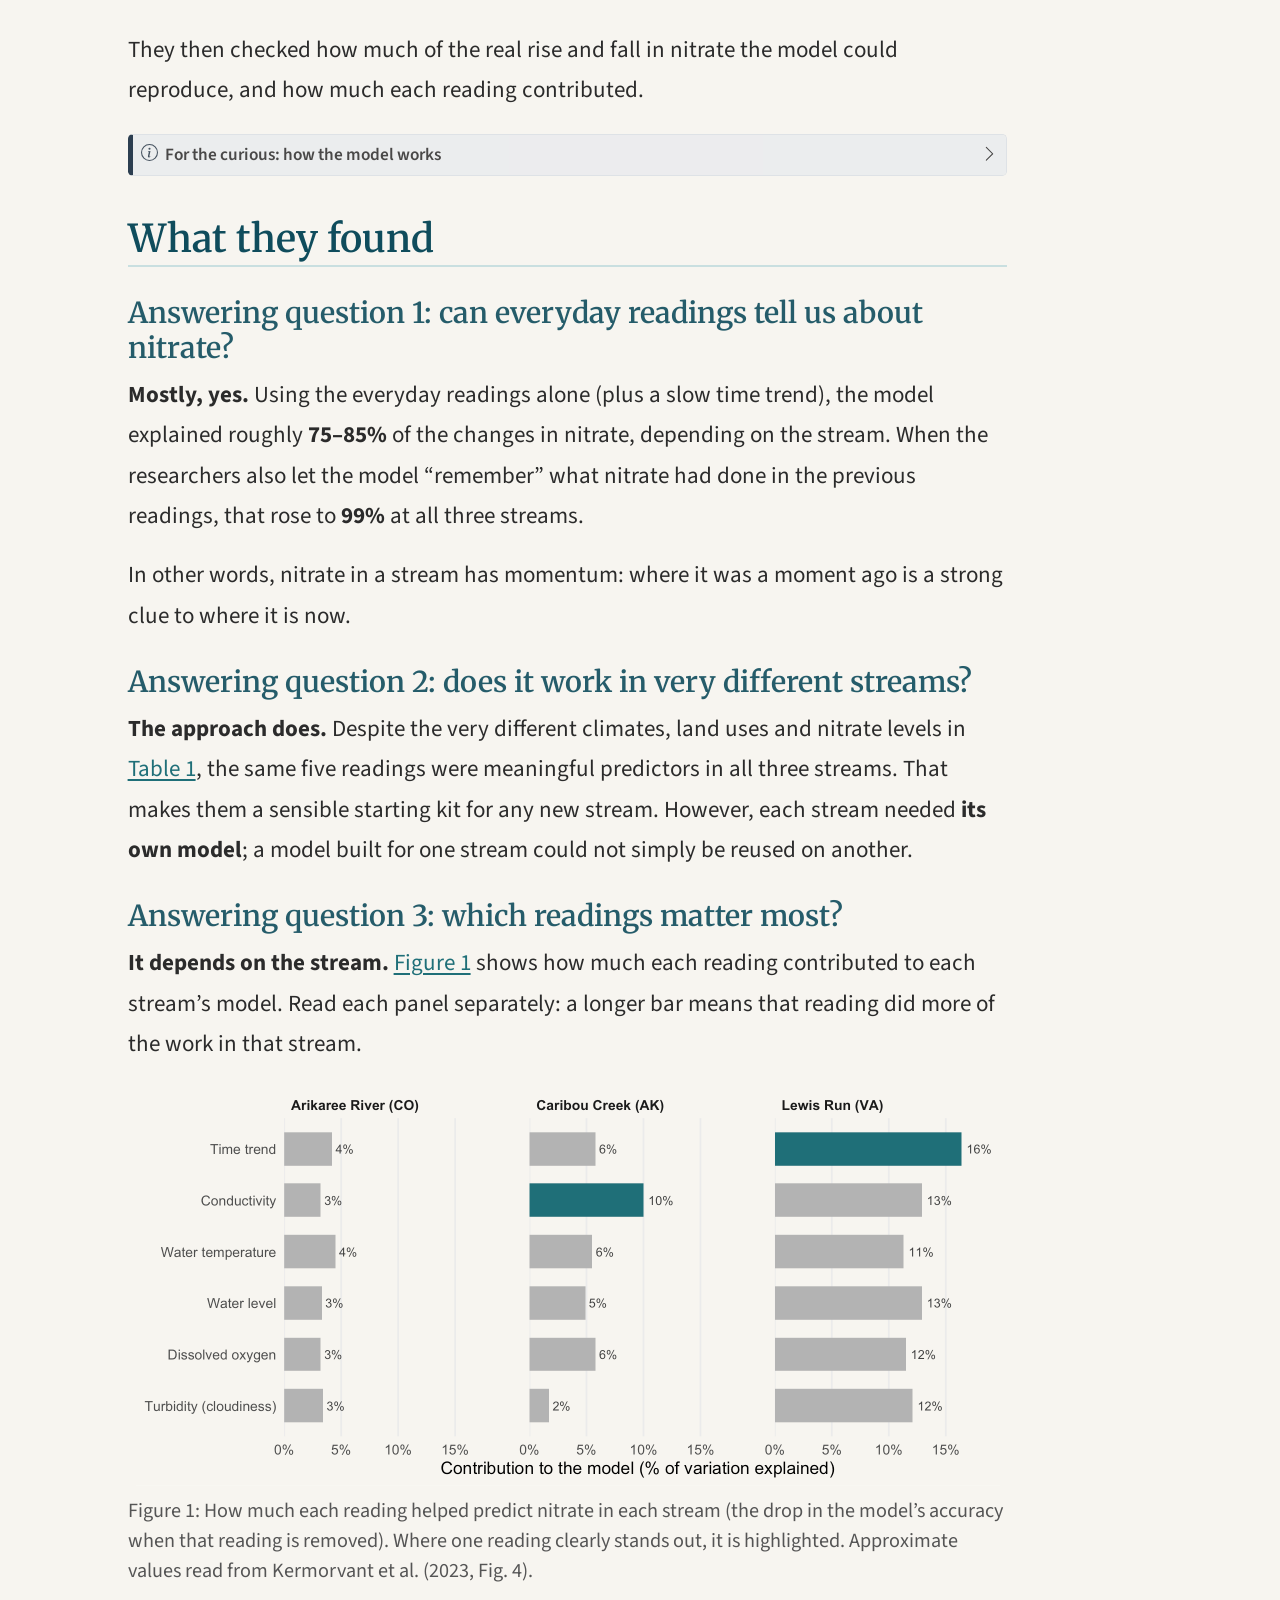
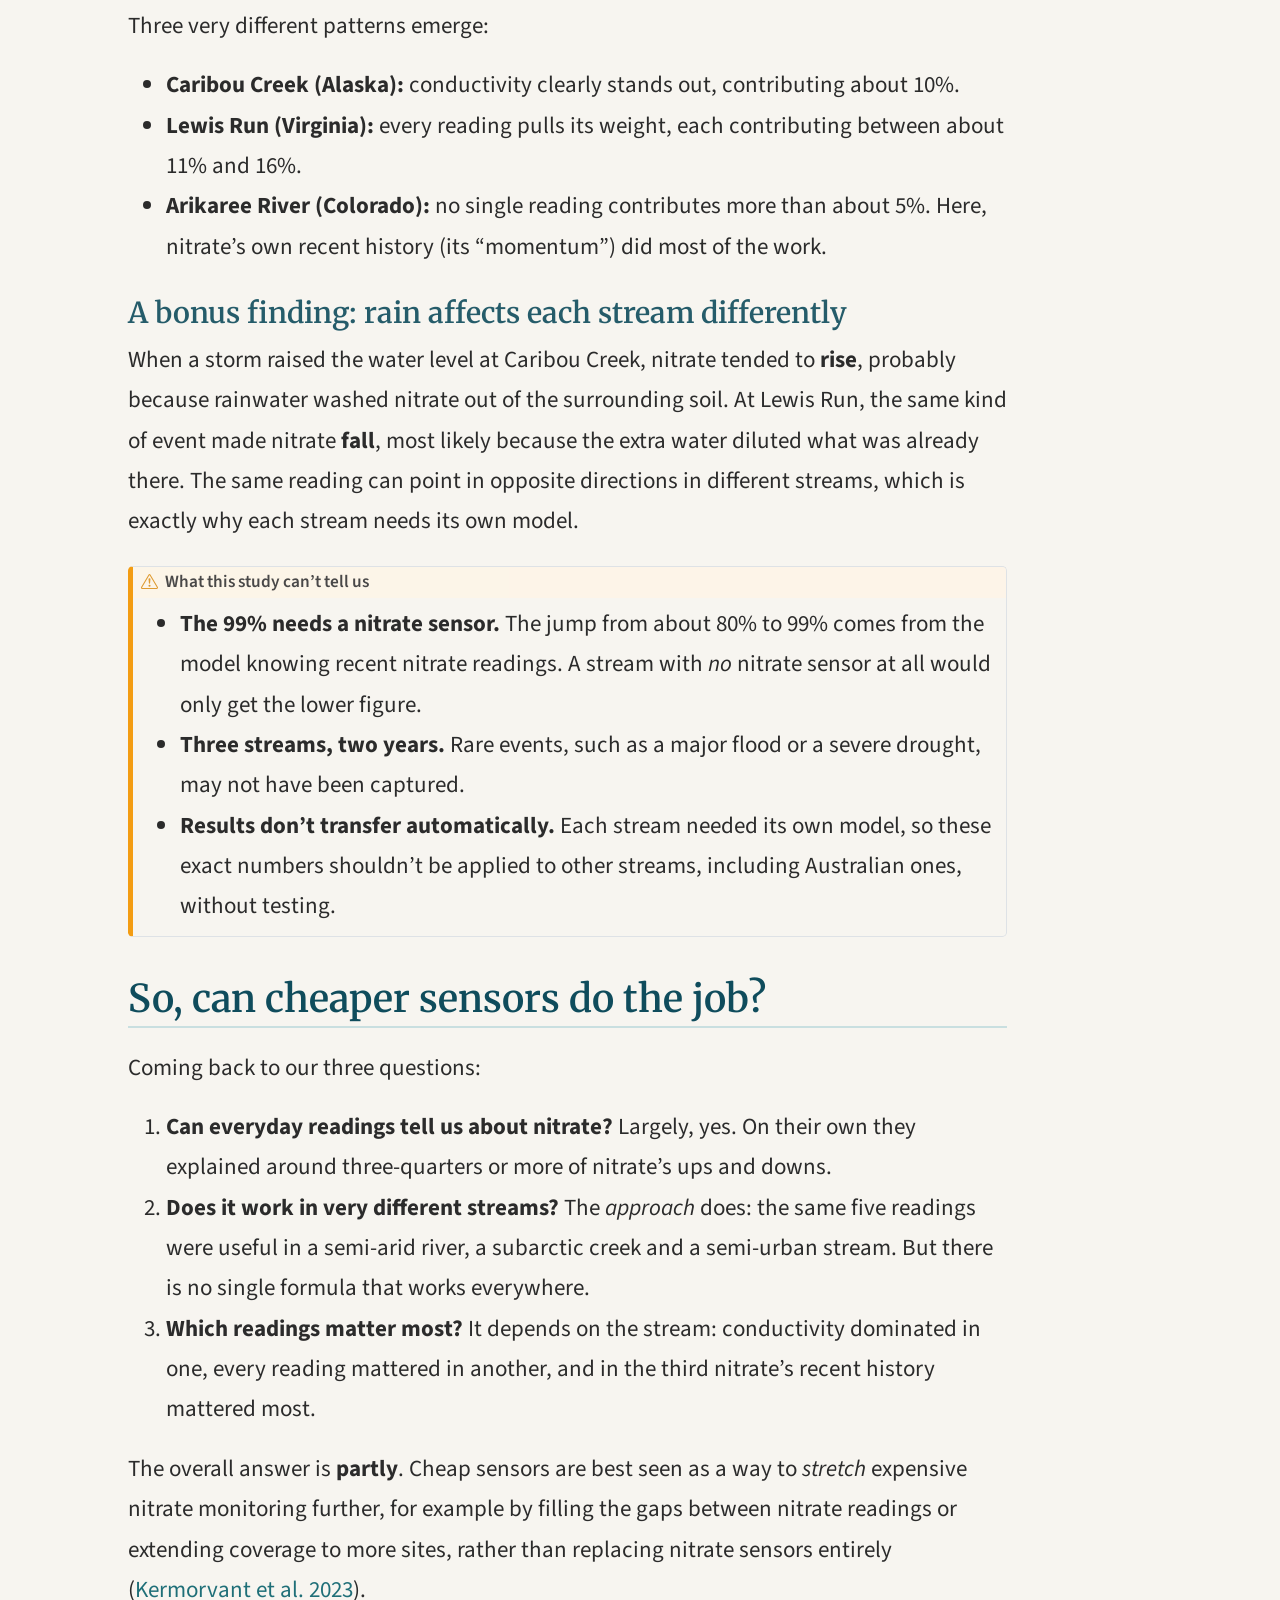
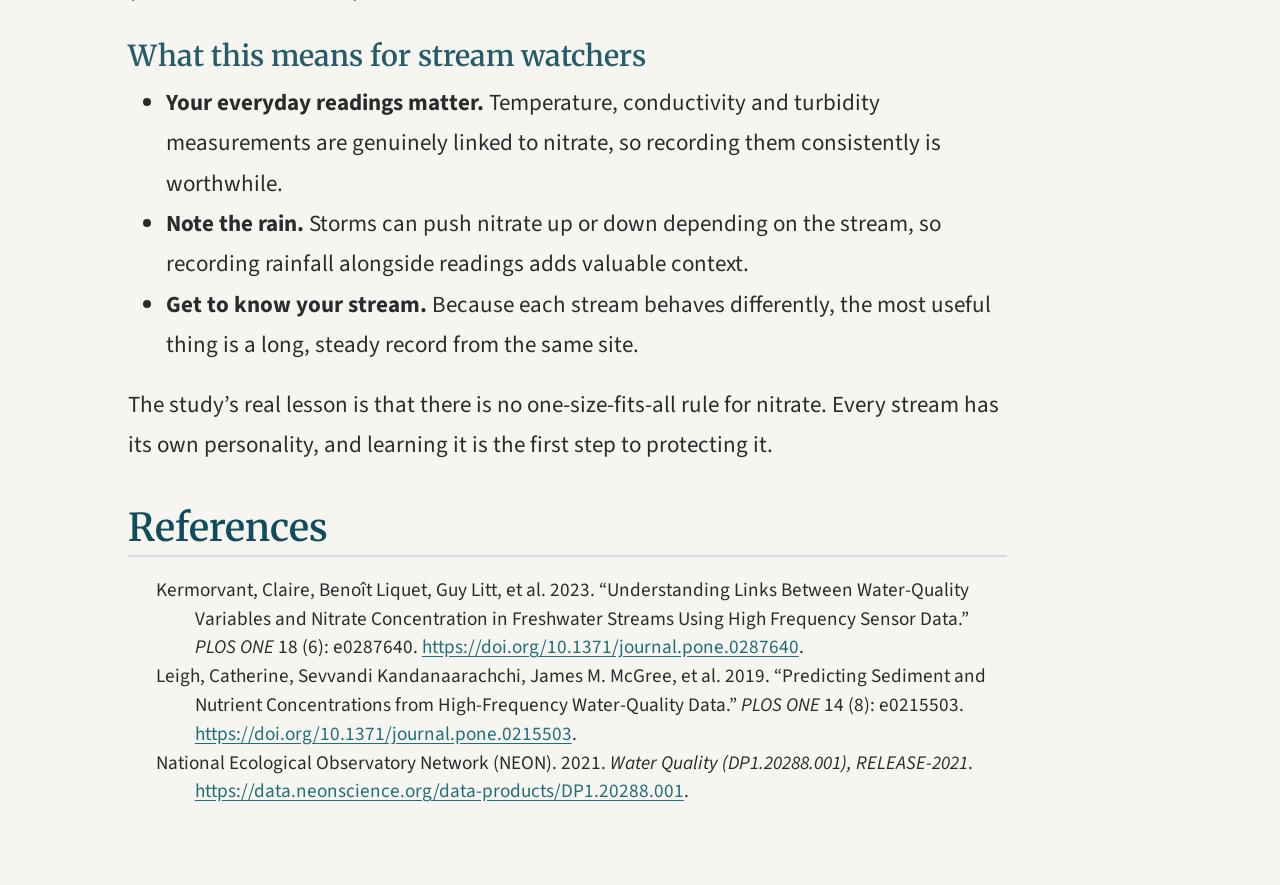
==== commit 82a0f6e4: "Made changes to the whole blog" ====
--- a/docs/posts/nitrate-sensors/index.html
+++ b/docs/posts/nitrate-sensors/index.html
@@ -64,7 +64,7 @@
 <link href="../../site_libs/quarto-html/quarto-syntax-highlighting-7c69b197886ae2a34062761d21e44731.css" rel="stylesheet" id="quarto-text-highlighting-styles">
 <script src="../../site_libs/bootstrap/bootstrap.min.js"></script>
 <link href="../../site_libs/bootstrap/bootstrap-icons.css" rel="stylesheet">
-<link href="../../site_libs/bootstrap/bootstrap-7b59b30219091d80c62e7c8181ce82f1.min.css" rel="stylesheet" append-hash="true" id="quarto-bootstrap" data-mode="light">
+<link href="../../site_libs/bootstrap/bootstrap-8b67f8b9a66d631289a3831311668126.min.css" rel="stylesheet" append-hash="true" id="quarto-bootstrap" data-mode="light">
 <script id="quarto-search-options" type="application/json">{
   "location": "navbar",
   "copy-button": false,
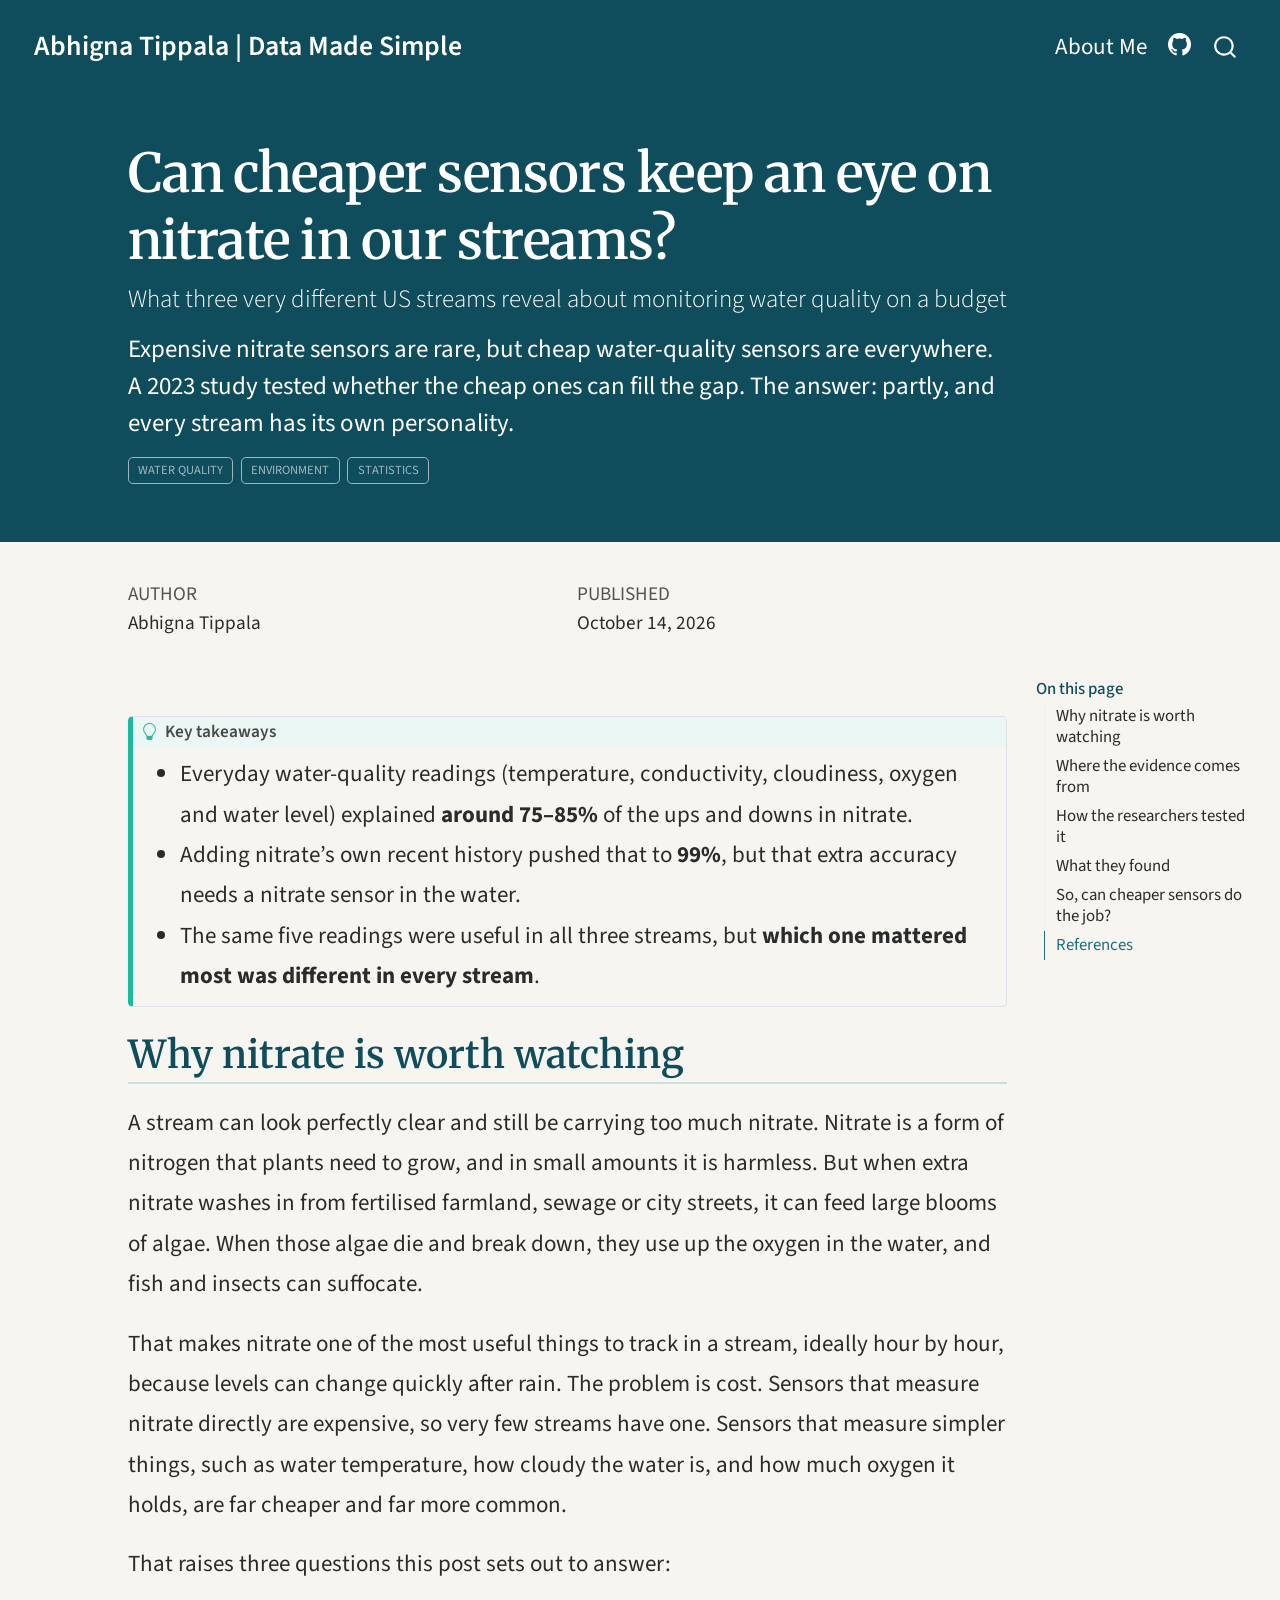
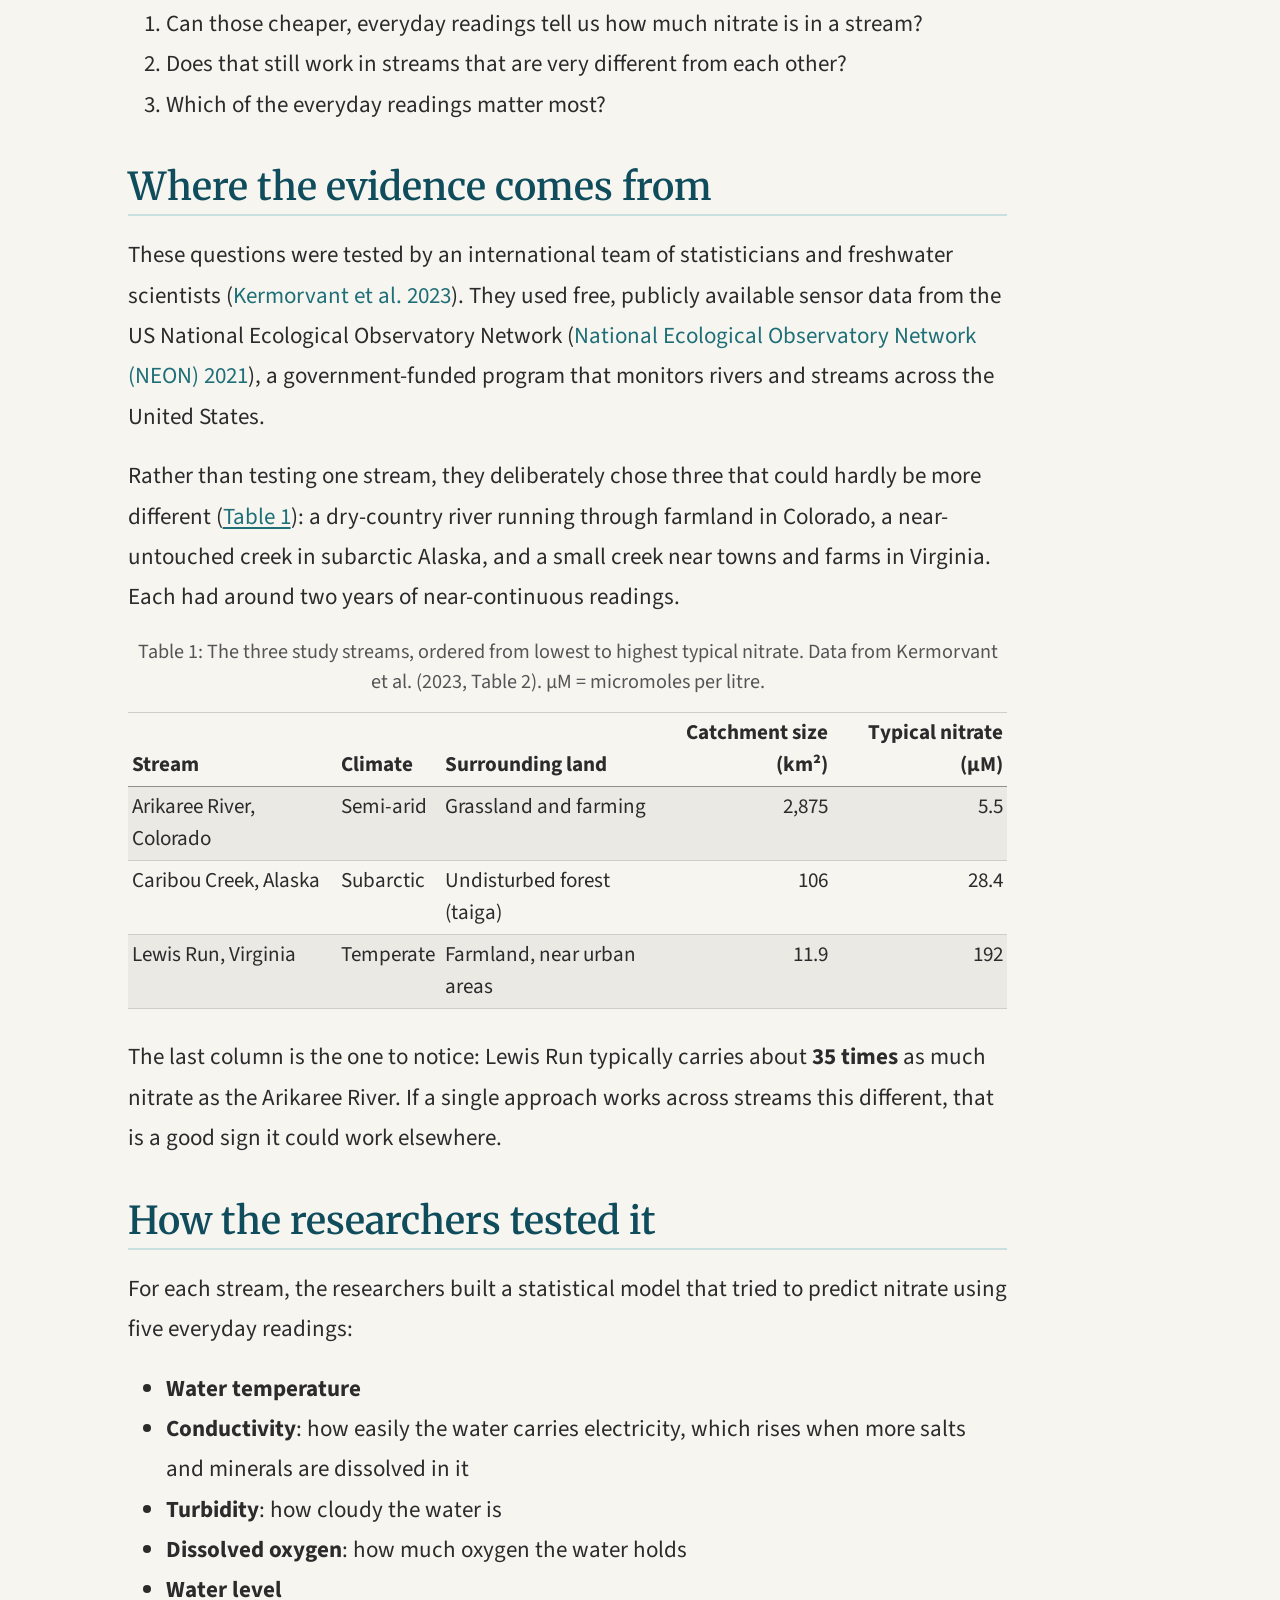
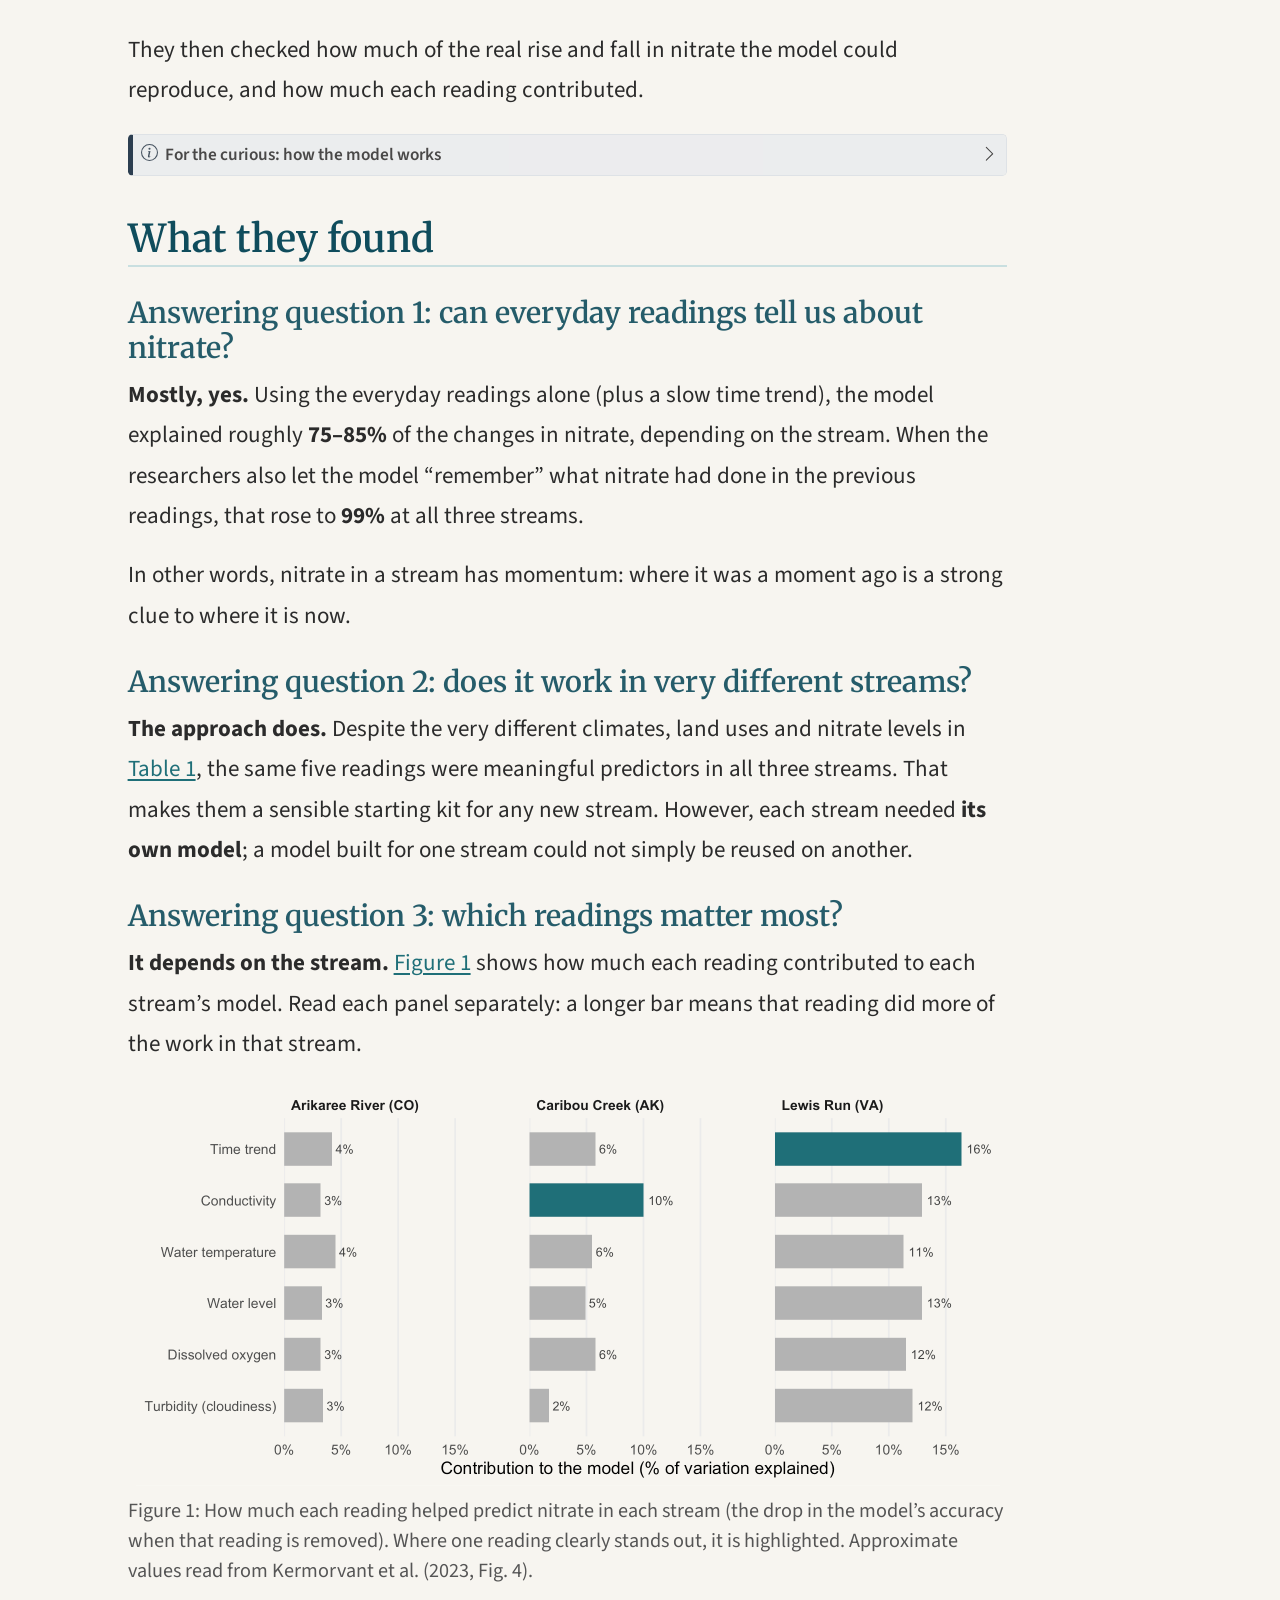
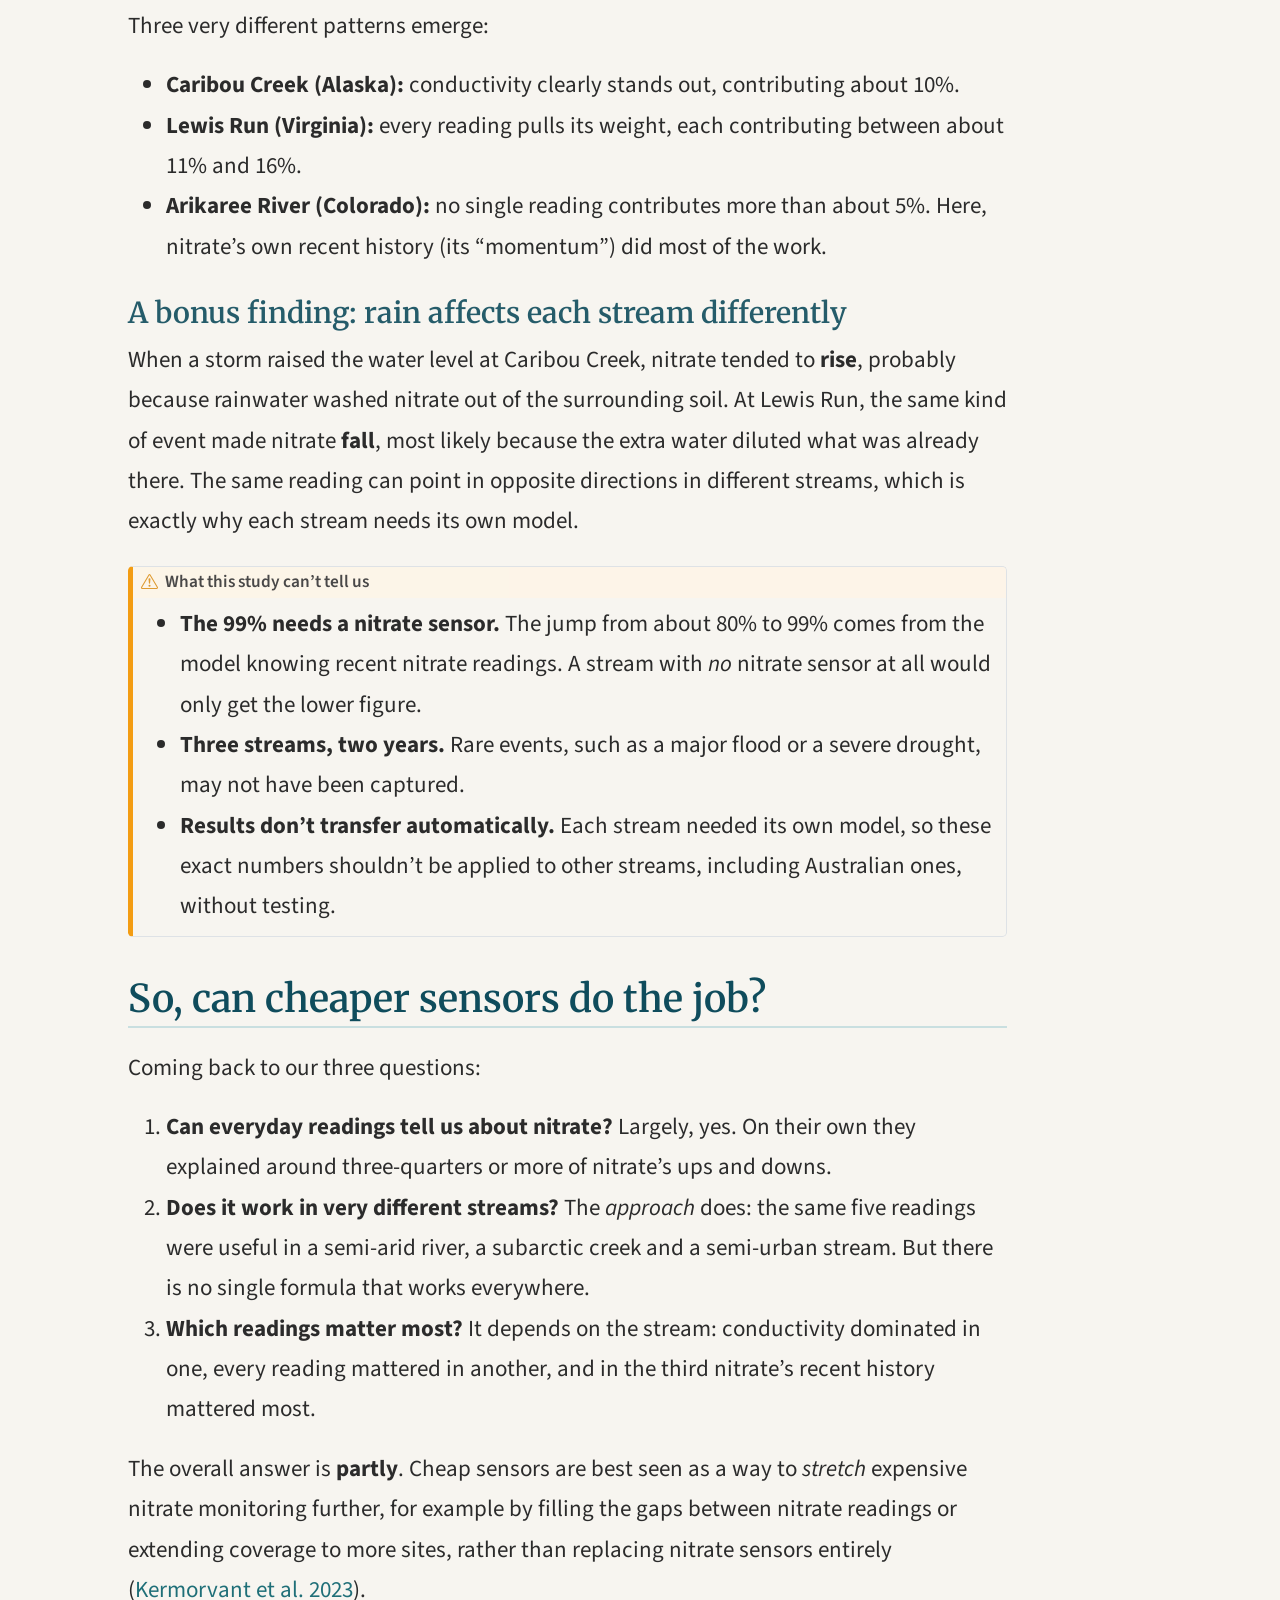
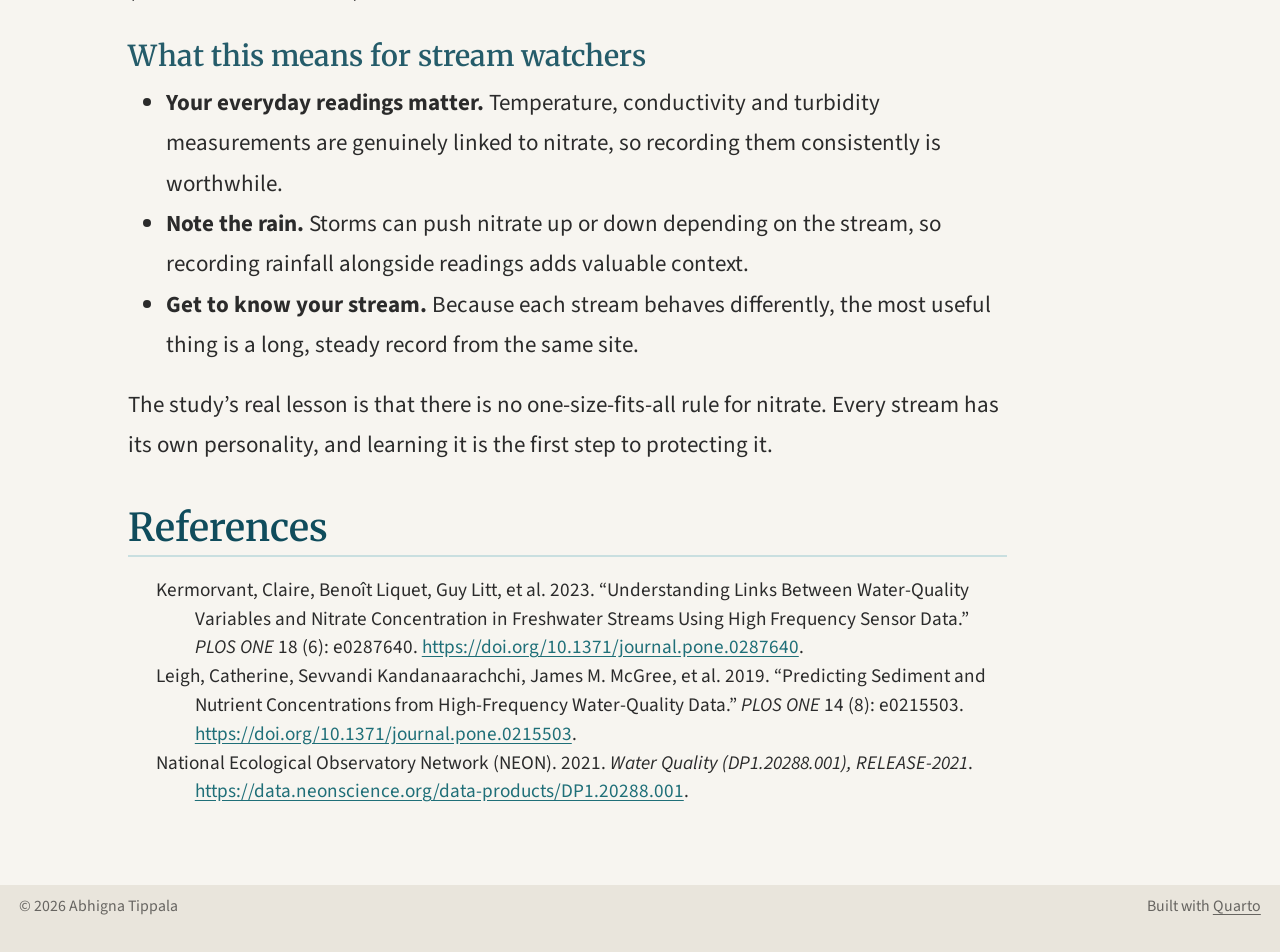
==== commit fc1c376d: "Final version" ====
--- a/docs/posts/nitrate-sensors/index.html
+++ b/docs/posts/nitrate-sensors/index.html
@@ -64,7 +64,7 @@
 <link href="../../site_libs/quarto-html/quarto-syntax-highlighting-7c69b197886ae2a34062761d21e44731.css" rel="stylesheet" id="quarto-text-highlighting-styles">
 <script src="../../site_libs/bootstrap/bootstrap.min.js"></script>
 <link href="../../site_libs/bootstrap/bootstrap-icons.css" rel="stylesheet">
-<link href="../../site_libs/bootstrap/bootstrap-8b67f8b9a66d631289a3831311668126.min.css" rel="stylesheet" append-hash="true" id="quarto-bootstrap" data-mode="light">
+<link href="../../site_libs/bootstrap/bootstrap-7224dcda308c4b067bccd9cb6395a3e8.min.css" rel="stylesheet" append-hash="true" id="quarto-bootstrap" data-mode="light">
 <script id="quarto-search-options" type="application/json">{
   "location": "navbar",
   "copy-button": false,
@@ -118,7 +118,7 @@
 <span class="menu-text">About Me</span></a>
   </li>  
   <li class="nav-item compact">
-    <a class="nav-link" href="https://github.com/ETC5523-2026/etc5523-assignment-3-abhignatippala"> <i class="bi bi-github" role="img" aria-label="GitHub profile">
+    <a class="nav-link" href="https://github.com/AbhignaTippala"> <i class="bi bi-github" role="img" aria-label="GitHub profile">
 </i> 
 <span class="menu-text"></span></a>
   </li>  
@@ -819,6 +819,19 @@
   });
   </script>
 </div> <!-- /content -->
+<footer class="footer">
+  <div class="nav-footer">
+    <div class="nav-footer-left">
+<p>© 2026 Abhigna Tippala</p>
+</div>   
+    <div class="nav-footer-center">
+      &nbsp;
+    </div>
+    <div class="nav-footer-right">
+<p>Built with <a href="https://quarto.org">Quarto</a></p>
+</div>
+  </div>
+</footer>
 
 
 
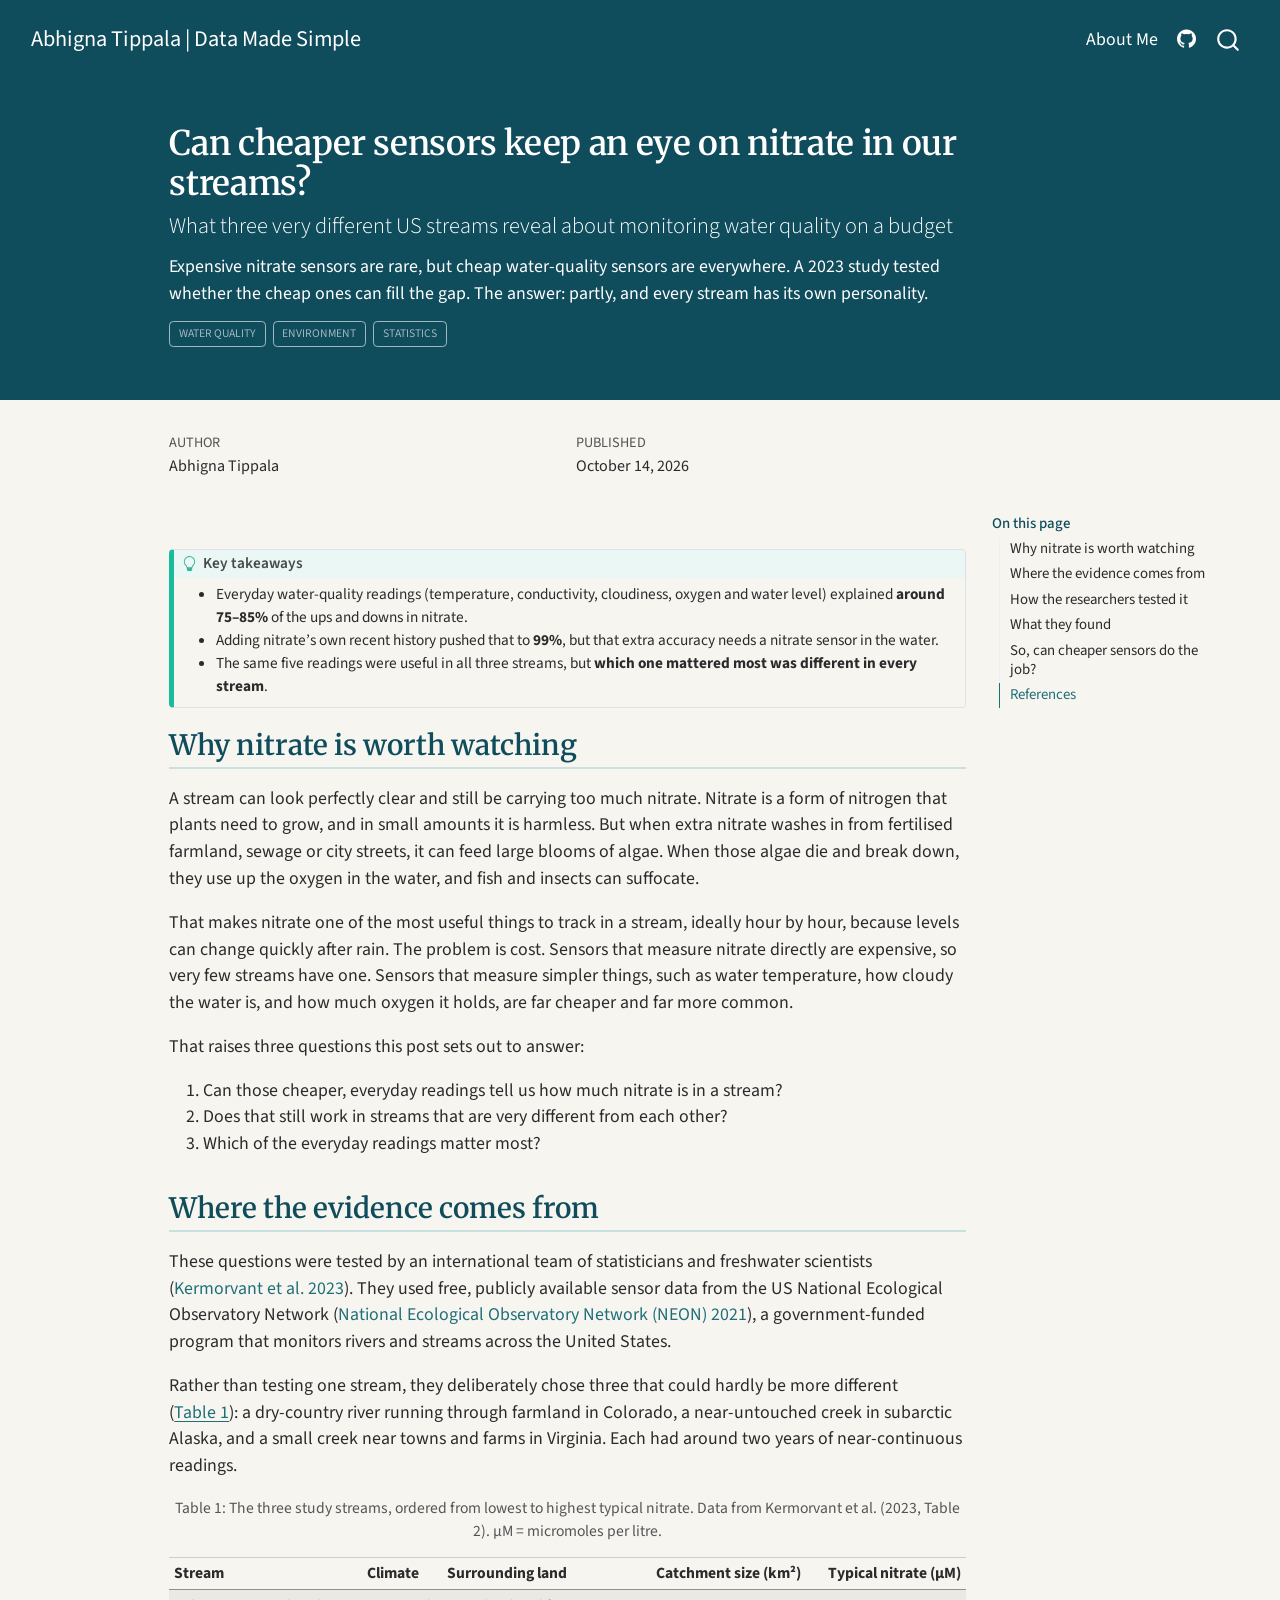
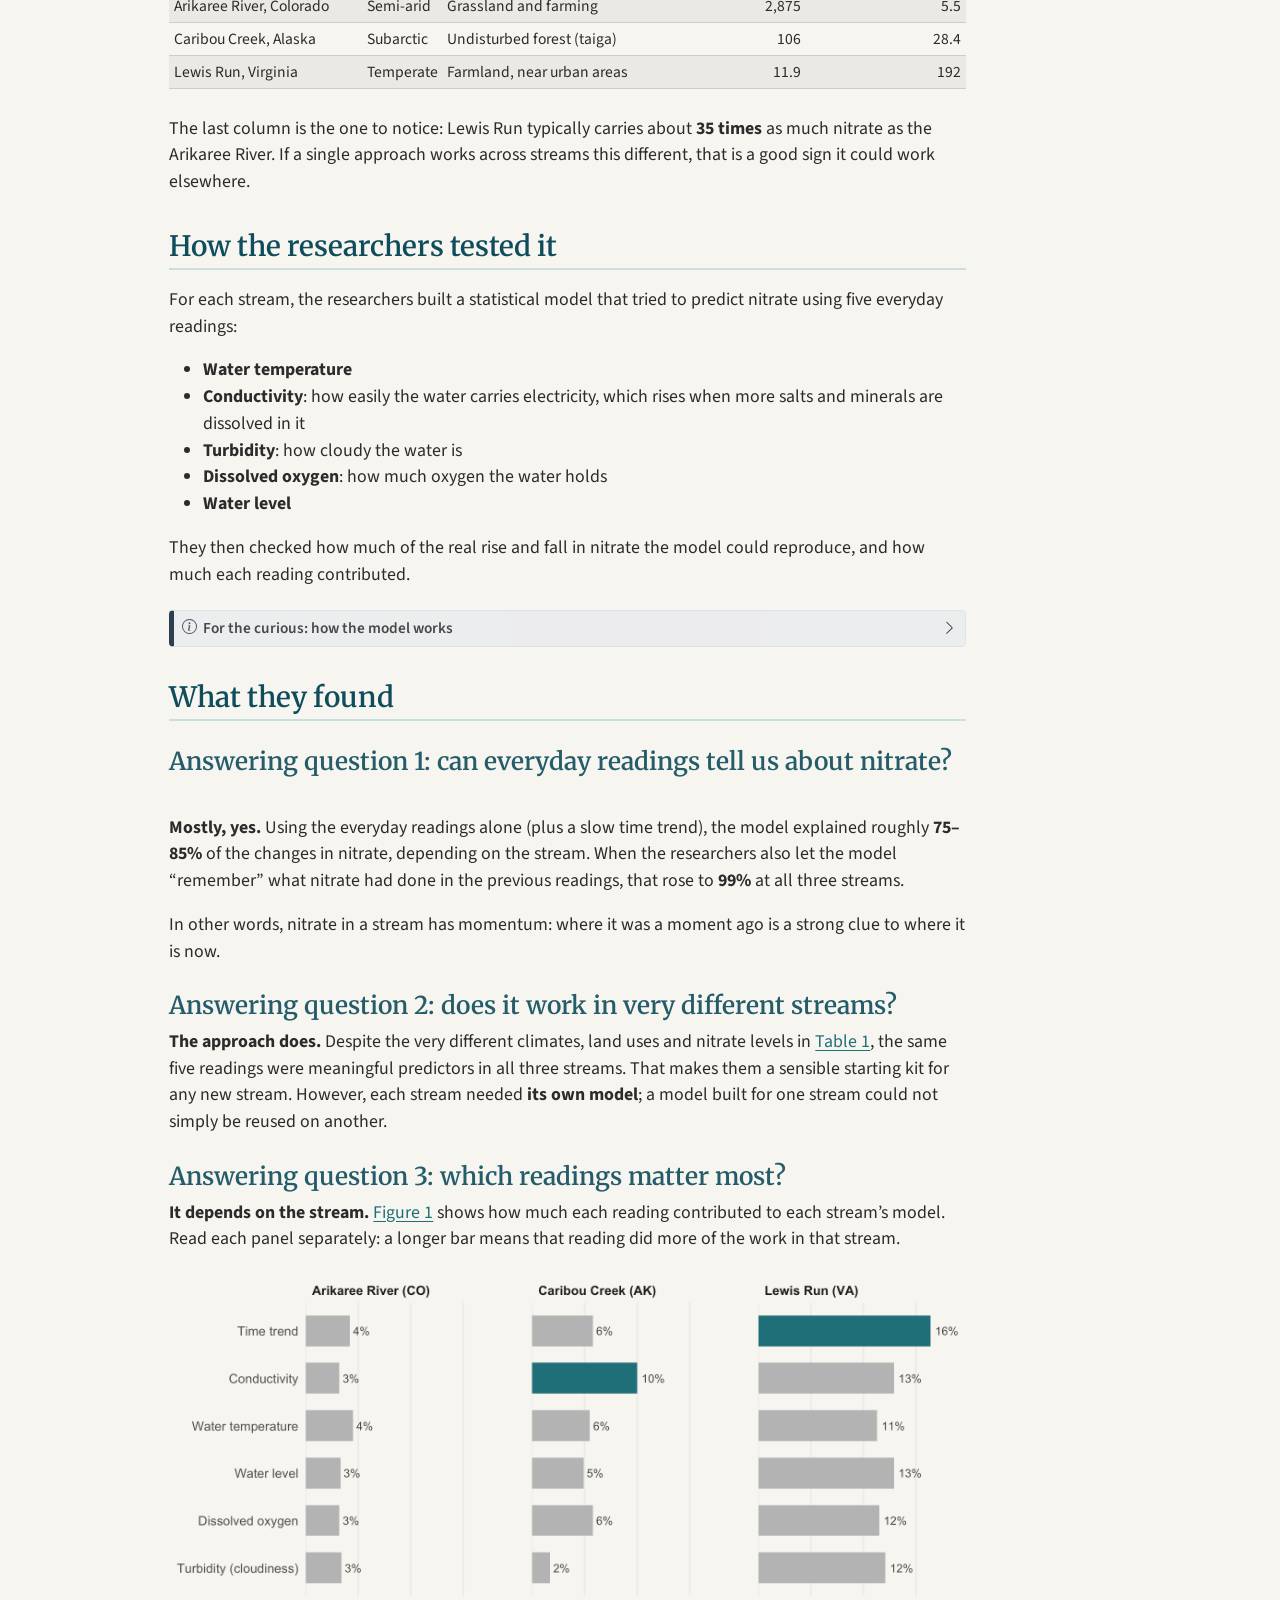
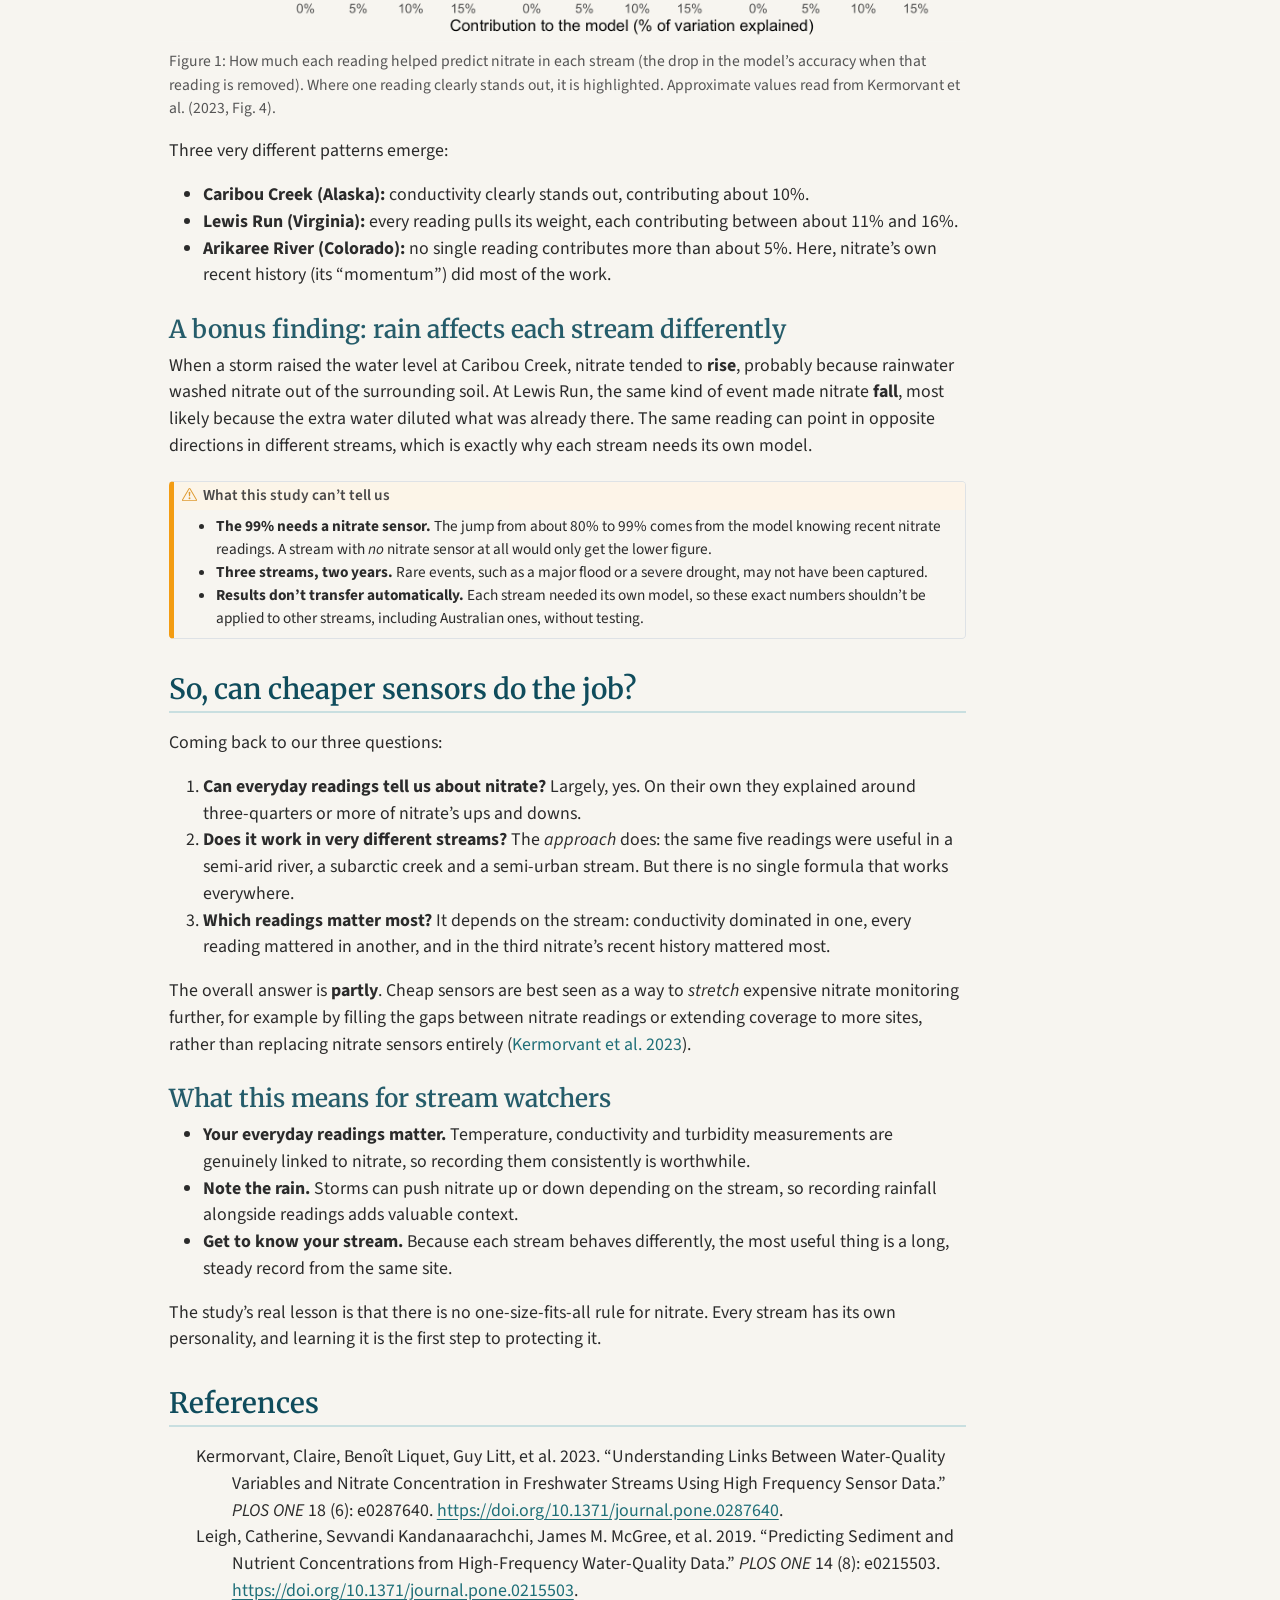
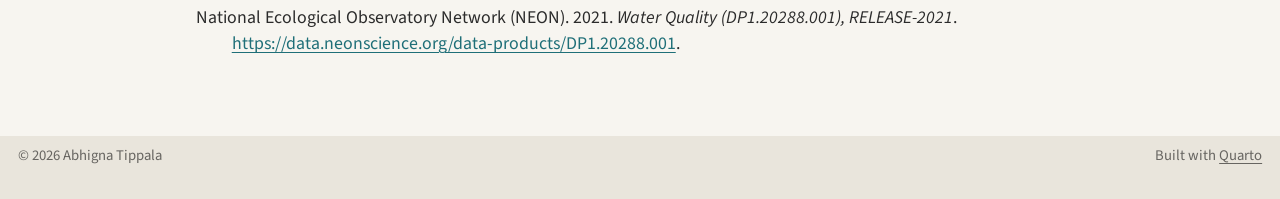
==== commit 651c5e12: "Changes made" ====
--- a/docs/posts/nitrate-sensors/index.html
+++ b/docs/posts/nitrate-sensors/index.html
@@ -64,7 +64,7 @@
 <link href="../../site_libs/quarto-html/quarto-syntax-highlighting-7c69b197886ae2a34062761d21e44731.css" rel="stylesheet" id="quarto-text-highlighting-styles">
 <script src="../../site_libs/bootstrap/bootstrap.min.js"></script>
 <link href="../../site_libs/bootstrap/bootstrap-icons.css" rel="stylesheet">
-<link href="../../site_libs/bootstrap/bootstrap-7224dcda308c4b067bccd9cb6395a3e8.min.css" rel="stylesheet" append-hash="true" id="quarto-bootstrap" data-mode="light">
+<link href="../../site_libs/bootstrap/bootstrap-558ea3c86412d04d79bf7d3aba6b1133.min.css" rel="stylesheet" append-hash="true" id="quarto-bootstrap" data-mode="light">
 <script id="quarto-search-options" type="application/json">{
   "location": "navbar",
   "copy-button": false,
